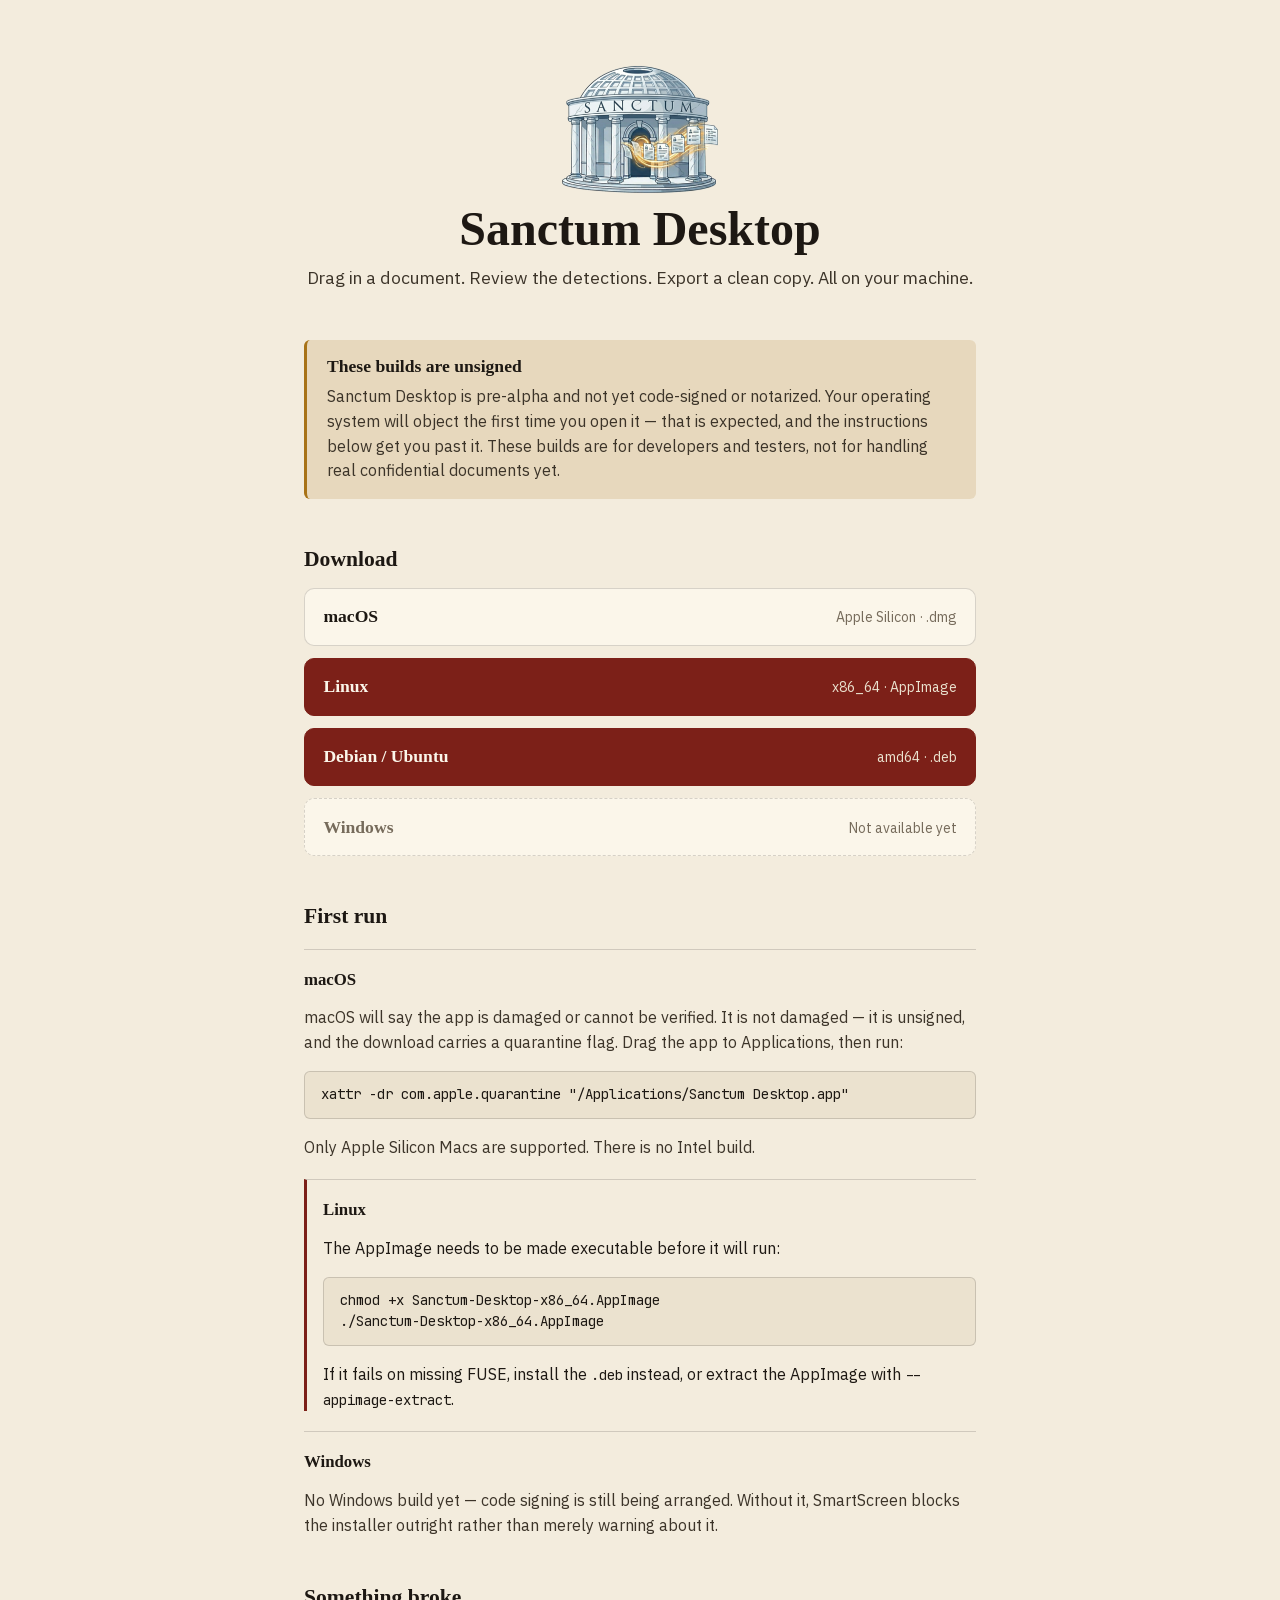
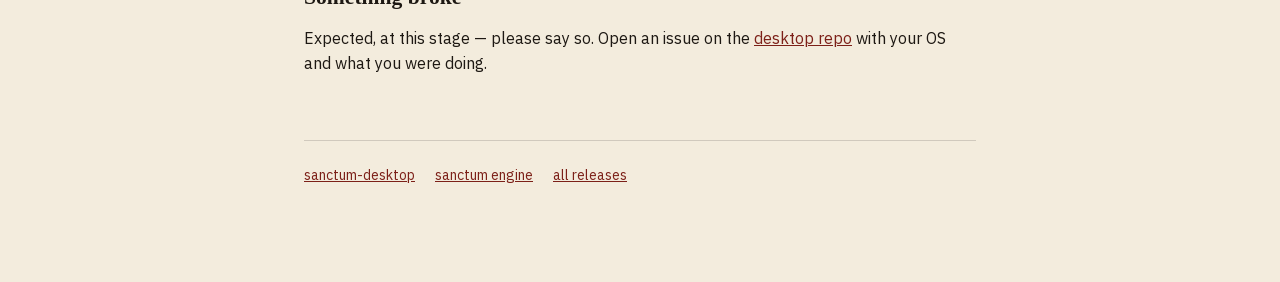
==== site/index.html @ 4145ed39 "Move the site into site/, and split it into modules Everything served now lives under site/, and pag" ====
<!doctype html>
<html lang="en">
  <head>
    <meta charset="utf-8" />
    <meta name="viewport" content="width=device-width, initial-scale=1" />
    <title>Sanctum Desktop — Download</title>
    <meta
      name="description"
      content="Drag in a document. Review the detections. Export a clean copy. All on your machine."
    />
    <link rel="icon" href="assets/sanctum-logo.png" />
    <!-- Linked in dependency order: tokens first, since everything below
         resolves against its custom properties. HTTP/2 multiplexes these, so
         four files cost no more than one. -->
    <link rel="stylesheet" href="styles/tokens.css" />
    <link rel="stylesheet" href="styles/base.css" />
    <link rel="stylesheet" href="styles/download.css" />
    <link rel="stylesheet" href="styles/content.css" />
    <!-- The two faces that render above the fold; the mono face is only used
         further down, in the xattr command. -->
    <link
      rel="preload"
      href="assets/fonts/fraunces-400-600.woff2"
      as="font"
      type="font/woff2"
      crossorigin
    />
    <link
      rel="preload"
      href="assets/fonts/ibm-plex-sans-400.woff2"
      as="font"
      type="font/woff2"
      crossorigin
    />
    <script type="module" src="js/main.js"></script>
  </head>

  <body>
    <main>
      <header class="masthead">
        <img class="logo" src="assets/sanctum-logo.png" alt="" width="160" />
        <h1>Sanctum Desktop</h1>
        <p class="tagline">
          Drag in a document. Review the detections. Export a clean copy. All on
          your machine.
        </p>
      </header>

      <aside class="notice" role="note">
        <h2>These builds are unsigned</h2>
        <p>
          Sanctum Desktop is pre-alpha and not yet code-signed or notarized.
          Your operating system will object the first time you open it — that is
          expected, and the instructions below get you past it. These builds are
          for developers and testers, not for handling real confidential
          documents yet.
        </p>
      </aside>

      <section id="download">
        <h2>Download</h2>

        <ul class="downloads">
          <li class="dl-item" data-for="mac">
            <a
              class="dl"
              data-platform="mac"
              href="https://github.com/FilippoTonci/sanctum-desktop/releases/latest/download/Sanctum-Desktop-arm64.dmg"
            >
              <span class="dl-os">macOS</span>
              <span class="dl-meta">Apple Silicon · .dmg</span>
            </a>
          </li>

          <li class="dl-item" data-for="linux">
            <a
              class="dl"
              data-platform="linux"
              href="https://github.com/FilippoTonci/sanctum-desktop/releases/latest/download/Sanctum-Desktop-x86_64.AppImage"
            >
              <span class="dl-os">Linux</span>
              <span class="dl-meta">x86_64 · AppImage</span>
            </a>
          </li>

          <li class="dl-item" data-for="linux">
            <a
              class="dl"
              data-platform="linux"
              href="https://github.com/FilippoTonci/sanctum-desktop/releases/latest/download/sanctum-desktop-amd64.deb"
            >
              <span class="dl-os">Debian / Ubuntu</span>
              <span class="dl-meta">amd64 · .deb</span>
            </a>
          </li>

          <li class="dl-item dl-unavailable" data-for="windows">
            <span class="dl">
              <span class="dl-os">Windows</span>
              <span class="dl-meta">Not available yet</span>
            </span>
          </li>
        </ul>

        <p id="version" class="version" hidden></p>
      </section>

      <section class="first-run">
        <h2>First run</h2>

        <article class="instructions" data-for="mac">
          <h3>macOS</h3>
          <p>
            macOS will say the app is damaged or cannot be verified. It is not
            damaged — it is unsigned, and the download carries a quarantine
            flag. Drag the app to Applications, then run:
          </p>
          <pre><code>xattr -dr com.apple.quarantine "/Applications/Sanctum Desktop.app"</code></pre>
          <p>Only Apple Silicon Macs are supported. There is no Intel build.</p>
        </article>

        <article class="instructions" data-for="linux">
          <h3>Linux</h3>
          <p>The AppImage needs to be made executable before it will run:</p>
          <pre><code>chmod +x Sanctum-Desktop-x86_64.AppImage
./Sanctum-Desktop-x86_64.AppImage</code></pre>
          <p>
            If it fails on missing FUSE, install the <code>.deb</code> instead,
            or extract the AppImage with <code>--appimage-extract</code>.
          </p>
        </article>

        <article class="instructions" data-for="windows">
          <h3>Windows</h3>
          <p>
            No Windows build yet — code signing is still being arranged. Without
            it, SmartScreen blocks the installer outright rather than merely
            warning about it.
          </p>
        </article>
      </section>

      <section class="reporting">
        <h2>Something broke</h2>
        <p>
          Expected, at this stage — please say so. Open an issue on the
          <a href="https://github.com/FilippoTonci/sanctum-desktop/issues"
            >desktop repo</a
          >
          with your OS and what you were doing.
        </p>
      </section>

      <footer>
        <a href="https://github.com/FilippoTonci/sanctum-desktop"
          >sanctum-desktop</a
        >
        <a href="https://github.com/FilippoTonci/sanctum">sanctum engine</a>
        <a href="https://github.com/FilippoTonci/sanctum-desktop/releases"
          >all releases</a
        >
      </footer>
    </main>
  </body>
</html>
---- site/styles/tokens.css ----
/* Fonts and design tokens. Everything else depends on this file, so it is
   linked first. */

/* Self-hosted so the page makes no third-party request. This page's pitch is
   "All on your machine" for a tool whose users care about exactly that, and
   Google Fonts transmits every visitor's IP to Google. Only the `latin` subset
   is included; licences in assets/fonts/OFL.txt.

   Paths are ../assets because url() in CSS resolves against the stylesheet,
   not the document — 'assets/...' from here would mean site/styles/assets/...

   Fraunces is the variable file, which is what makes the 'SOFT' and 'WONK'
   axes in --fraunces-display below actually do something — served from Google
   without those axes requested, they were inert. */
@font-face {
  font-family: 'Fraunces';
  font-style: normal;
  font-weight: 400 600;
  font-display: swap;
  src: url('../assets/fonts/fraunces-400-600.woff2') format('woff2');
}

@font-face {
  font-family: 'IBM Plex Sans';
  font-style: normal;
  font-weight: 400;
  font-display: swap;
  src: url('../assets/fonts/ibm-plex-sans-400.woff2') format('woff2');
}

@font-face {
  font-family: 'JetBrains Mono';
  font-style: normal;
  font-weight: 400;
  font-display: swap;
  src: url('../assets/fonts/jetbrains-mono-400.woff2') format('woff2');
}

/* Tokens copied verbatim from sanctum-desktop/src/renderer/src/index.css.
   If one looks wrong, fix it there and re-copy — the site and the app should
   not drift apart. */
:root {
  color-scheme: light dark;

  --paper: #f3ecdd;
  --paper-elevated: #fbf6ea;
  --paper-sunken: #ebe2cf;
  --ink: #1d1813;
  --ink-soft: #3c3429;
  --ink-muted: #766b5b;
  --hairline: rgba(29, 24, 19, 0.16);
  --oxblood: #7c2018;
  --oxblood-hover: #5e160f;
  --saffron: #a87317;
  --saffron-soft: rgba(168, 115, 23, 0.16);

  --font-display: 'Fraunces', 'Iowan Old Style', 'Hoefler Text', serif;
  --font-body: 'IBM Plex Sans', 'Inter', system-ui, sans-serif;
  --font-mono: 'JetBrains Mono', ui-monospace, SFMono-Regular, Menlo, monospace;

  --radius-md: 6px;
  --radius-lg: 10px;
}

@media (prefers-color-scheme: dark) {
  :root {
    --paper: #1a1612;
    --paper-elevated: #221c16;
    --paper-sunken: #14110d;
    --ink: #ece2cb;
    --ink-soft: #c8bca1;
    --ink-muted: #968a72;
    --hairline: rgba(236, 226, 203, 0.14);
    --oxblood: #d96a5d;
    --oxblood-hover: #e88679;
    --saffron: #d9a854;
    --saffron-soft: rgba(217, 168, 84, 0.18);
  }
}
---- site/styles/base.css ----
/* Reset, page container, and the element defaults every section inherits. */

* {
  box-sizing: border-box;
}

body {
  margin: 0;
  padding: 0;
  background: var(--paper);
  color: var(--ink);
  font-family: var(--font-body);
  font-size: 16px;
  line-height: 1.55;
  -webkit-font-smoothing: antialiased;
}

main {
  max-width: 44rem;
  /* 16px side gutter at phone width. */
  margin: 0 auto;
  padding: 4rem 1rem 6rem;
}

h1,
h2,
h3 {
  font-family: var(--font-display);
  font-weight: 600;
  line-height: 1.15;
  margin: 0 0 0.5rem;
}

h1 {
  font-size: clamp(2rem, 7vw, 3rem);
  font-variation-settings: 'opsz' 144, 'SOFT' 30, 'WONK' 0;
}

h2 {
  font-size: 1.35rem;
}

h3 {
  font-size: 1.05rem;
}

code,
pre {
  font-family: var(--font-mono);
  font-size: 0.875rem;
}

pre {
  background: var(--paper-sunken);
  border: 1px solid var(--hairline);
  border-radius: var(--radius-md);
  padding: 0.75rem 1rem;
  /* Long commands scroll rather than widening the page on a phone. */
  overflow-x: auto;
}

a {
  color: var(--oxblood);
}
---- site/styles/download.css ----
/* The download block — the functional core of the page — and the OS-aware
   emphasis driven by the data-os attribute that js/enhance.js sets. */

/* ---- Downloads ---- */

.downloads {
  list-style: none;
  margin: 1rem 0 0;
  padding: 0;
  display: flex;
  flex-direction: column;
  gap: 0.75rem;
}

.dl {
  display: flex;
  flex-wrap: wrap;
  align-items: baseline;
  justify-content: space-between;
  gap: 0.5rem;
  padding: 0.9rem 1.15rem;
  background: var(--paper-elevated);
  border: 1px solid var(--hairline);
  border-radius: var(--radius-lg);
  text-decoration: none;
  color: var(--ink);
}

a.dl:hover {
  border-color: var(--oxblood);
}

.dl-os {
  font-family: var(--font-display);
  font-size: 1.1rem;
  font-weight: 600;
}

.dl-meta {
  font-size: 0.875rem;
  color: var(--ink-muted);
}

.dl-unavailable .dl {
  /* Not opacity: it composited this text to 2.18:1, below even the 3:1
     large-text floor — and it is the only thing telling a Windows visitor why
     there is no button. --ink-muted on --paper-elevated is 4.84:1. */
  color: var(--ink-muted);
  background: var(--paper-elevated);
  border-style: dashed;
  cursor: not-allowed;
}

.version {
  margin: 1rem 0 0;
  font-size: 0.875rem;
  /* --ink-soft, not --ink-muted: this sits on --paper, where --ink-muted is
     4.44:1 and misses AA. On --paper-elevated it would be fine. */
  color: var(--ink-soft);
  text-align: center;
}

/* ---- OS-aware emphasis ----
   Driven entirely by the data-os attribute that os.js sets on <body>. With no
   JS the attribute is absent, every selector below misses, and the page renders
   in document order with all downloads weighted equally — which is a correct
   page, not a degraded one.

   Emphasis only, never reordering. Moving a row with `order` left tab order
   and screen-reader order disagreeing with what a Linux visitor saw: the first
   Tab press landed on the macOS .dmg (WCAG 1.3.2 / 2.4.3). Colour identifies
   the visitor's platform in a four-row list just as fast. */

body[data-os='mac'] .dl-item[data-for='mac'] a.dl,
body[data-os='linux'] .dl-item[data-for='linux'] a.dl {
  background: var(--oxblood);
  border-color: var(--oxblood);
  color: var(--paper-elevated);
}

body[data-os='mac'] .dl-item[data-for='mac'] a.dl:hover,
body[data-os='linux'] .dl-item[data-for='linux'] a.dl:hover {
  background: var(--oxblood-hover);
}

body[data-os='mac'] .dl-item[data-for='mac'] .dl-meta,
body[data-os='linux'] .dl-item[data-for='linux'] .dl-meta {
  color: var(--paper-sunken);
}
---- site/styles/content.css ----
/* The prose around the download block: masthead, unsigned notice, first-run
   instructions, footer. This is the file a front-door section would grow, or
   sit beside as its own stylesheet. */

/* ---- Masthead ---- */

.masthead {
  text-align: center;
  margin-bottom: 3rem;
}

.logo {
  /* Source is 320px wide, so 160 keeps it exactly 2x for retina. */
  max-width: min(160px, 40vw);
  height: auto;
}

.tagline {
  font-size: 1.1rem;
  color: var(--ink-soft);
  margin: 0.5rem 0 0;
}

/* ---- Unsigned notice ---- */

.notice {
  background: var(--saffron-soft);
  border-left: 3px solid var(--saffron);
  border-radius: var(--radius-md);
  padding: 1rem 1.25rem;
  margin-bottom: 3rem;
}

.notice h2 {
  font-size: 1.1rem;
}

.notice p {
  margin: 0;
  color: var(--ink-soft);
}

/* ---- First-run instructions ---- */

.first-run,
.reporting {
  margin-top: 3rem;
}

.instructions {
  border-top: 1px solid var(--hairline);
  padding-top: 1.25rem;
  margin-top: 1.25rem;
}

.instructions p {
  color: var(--ink-soft);
}

/* Non-matching instructions stay on the page — a tester may be downloading for
   a different machine — and stay fully legible. The visitor's own platform is
   pulled forward instead of the others being pushed back, because dimming by
   opacity put this copy at 3.42:1. Emphasis costs nothing; legibility did. */
body[data-os='mac'] .instructions[data-for='mac'],
body[data-os='linux'] .instructions[data-for='linux'],
body[data-os='windows'] .instructions[data-for='windows'] {
  border-left: 3px solid var(--oxblood);
  padding-left: 1rem;
}

body[data-os='mac'] .instructions[data-for='mac'] p,
body[data-os='linux'] .instructions[data-for='linux'] p,
body[data-os='windows'] .instructions[data-for='windows'] p {
  color: var(--ink);
}

/* ---- Footer ---- */

footer {
  margin-top: 4rem;
  padding-top: 1.5rem;
  border-top: 1px solid var(--hairline);
  display: flex;
  flex-wrap: wrap;
  gap: 1.25rem;
  font-size: 0.875rem;
}
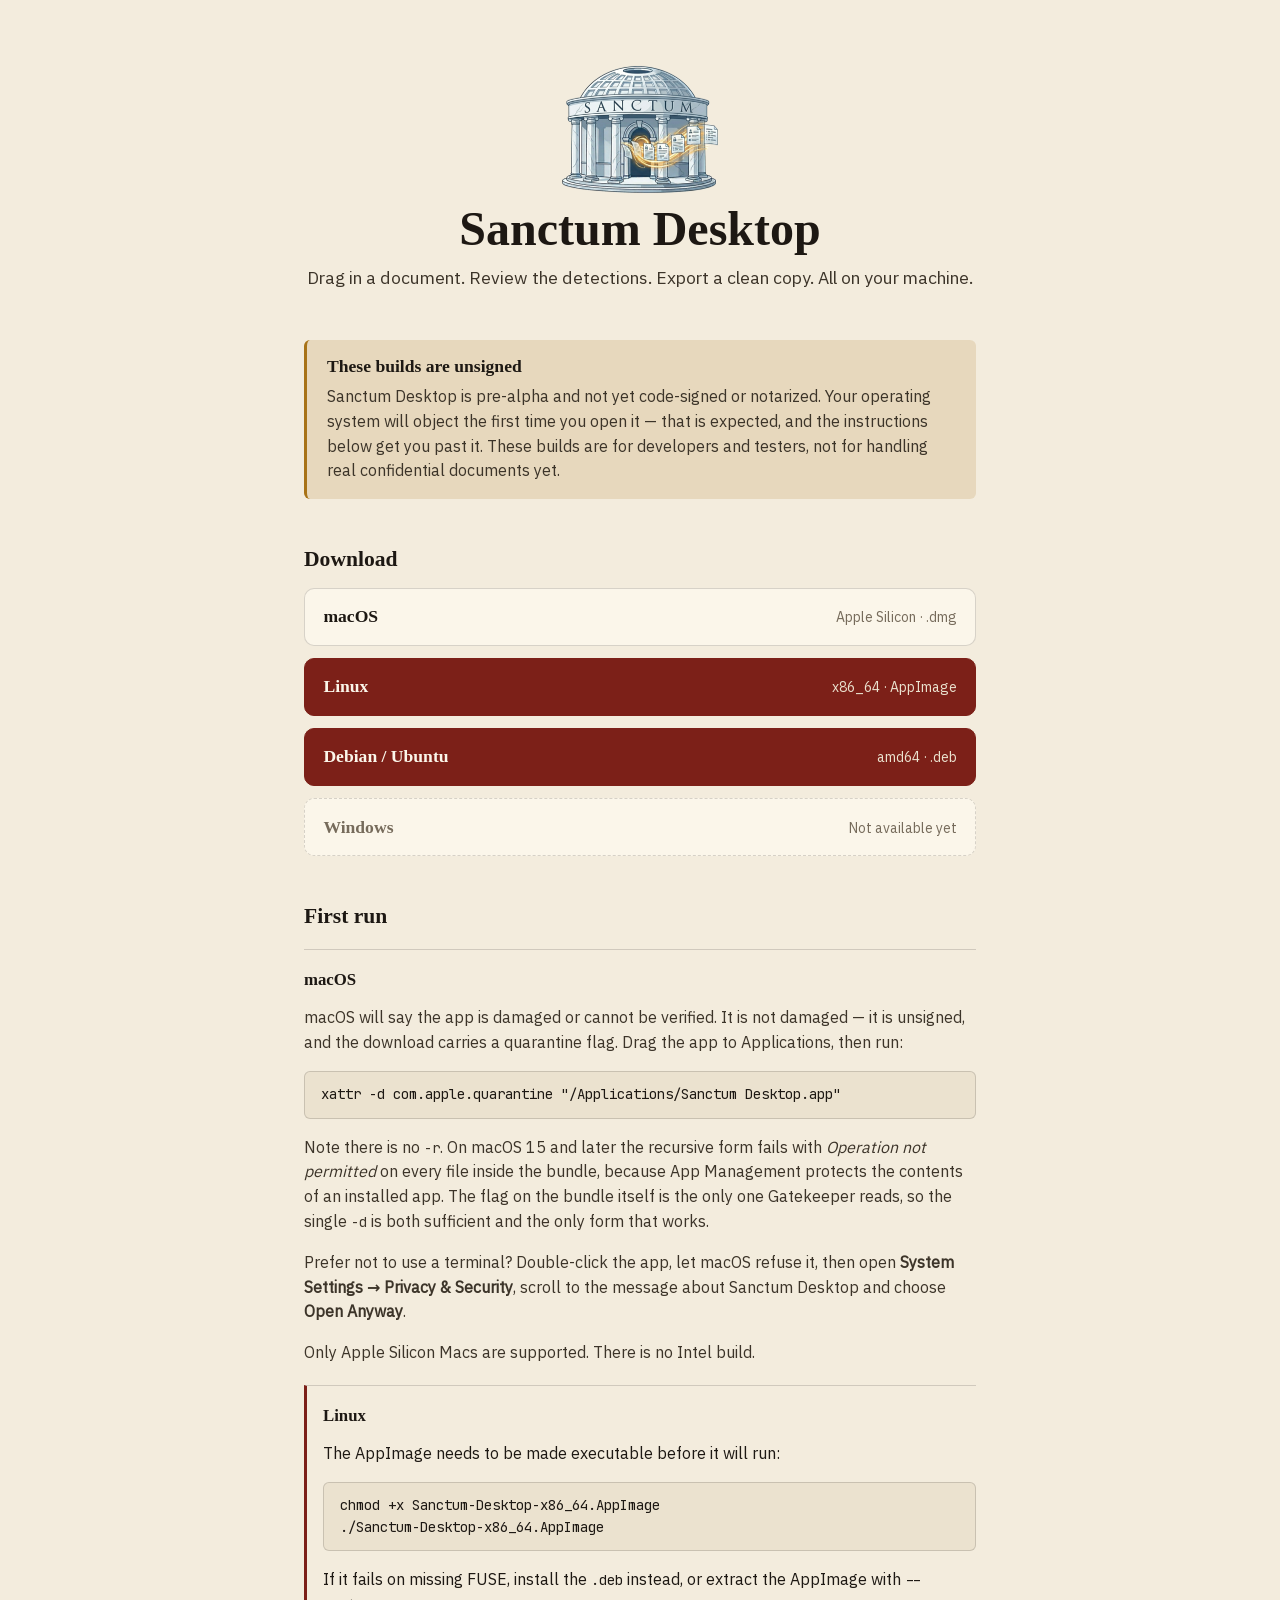
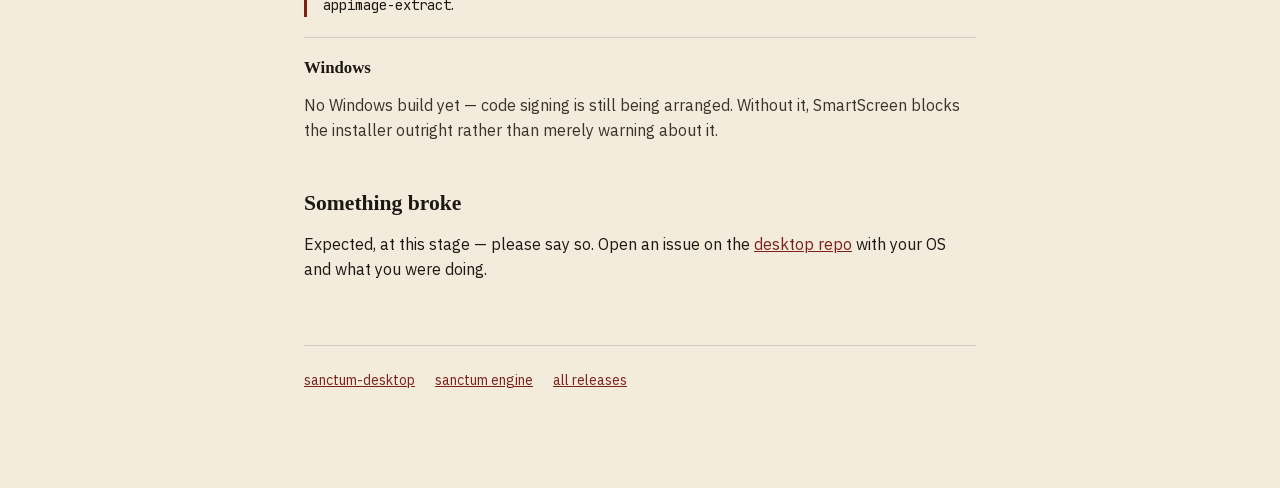
==== commit 2ef54164: "Drop the -r from the quarantine command: it cannot work The page told testers to run `xattr -dr com." ====
--- a/site/index.html
+++ b/site/index.html
@@ -115,7 +115,22 @@
             damaged — it is unsigned, and the download carries a quarantine
             flag. Drag the app to Applications, then run:
           </p>
-          <pre><code>xattr -dr com.apple.quarantine "/Applications/Sanctum Desktop.app"</code></pre>
+          <pre><code>xattr -d com.apple.quarantine "/Applications/Sanctum Desktop.app"</code></pre>
+          <p>
+            Note there is no <code>-r</code>. On macOS&nbsp;15 and later the
+            recursive form fails with <em>Operation not permitted</em> on every
+            file inside the bundle, because App Management protects the contents
+            of an installed app. The flag on the bundle itself is the only one
+            Gatekeeper reads, so the single <code>-d</code> is both sufficient
+            and the only form that works.
+          </p>
+          <p>
+            Prefer not to use a terminal? Double-click the app, let macOS refuse
+            it, then open
+            <strong>System Settings → Privacy &amp; Security</strong>, scroll to
+            the message about Sanctum Desktop and choose
+            <strong>Open Anyway</strong>.
+          </p>
           <p>Only Apple Silicon Macs are supported. There is no Intel build.</p>
         </article>
 
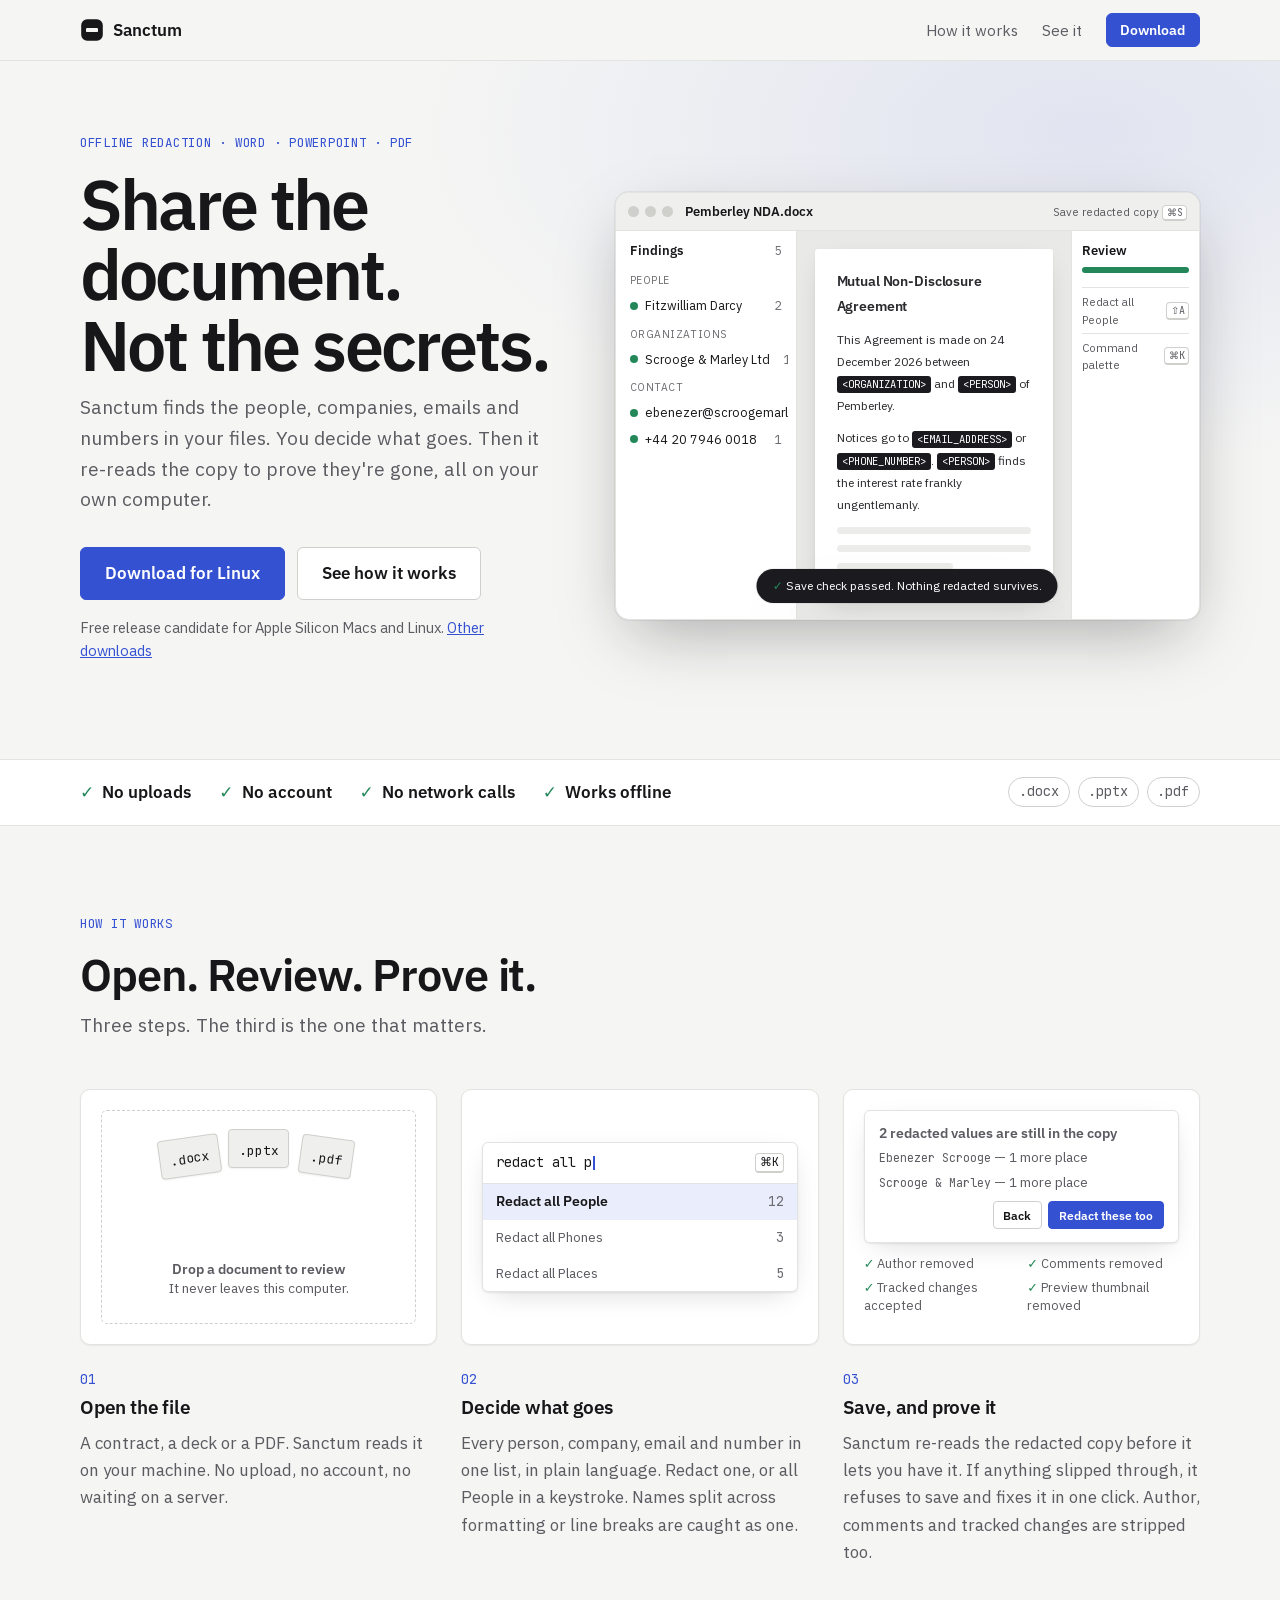
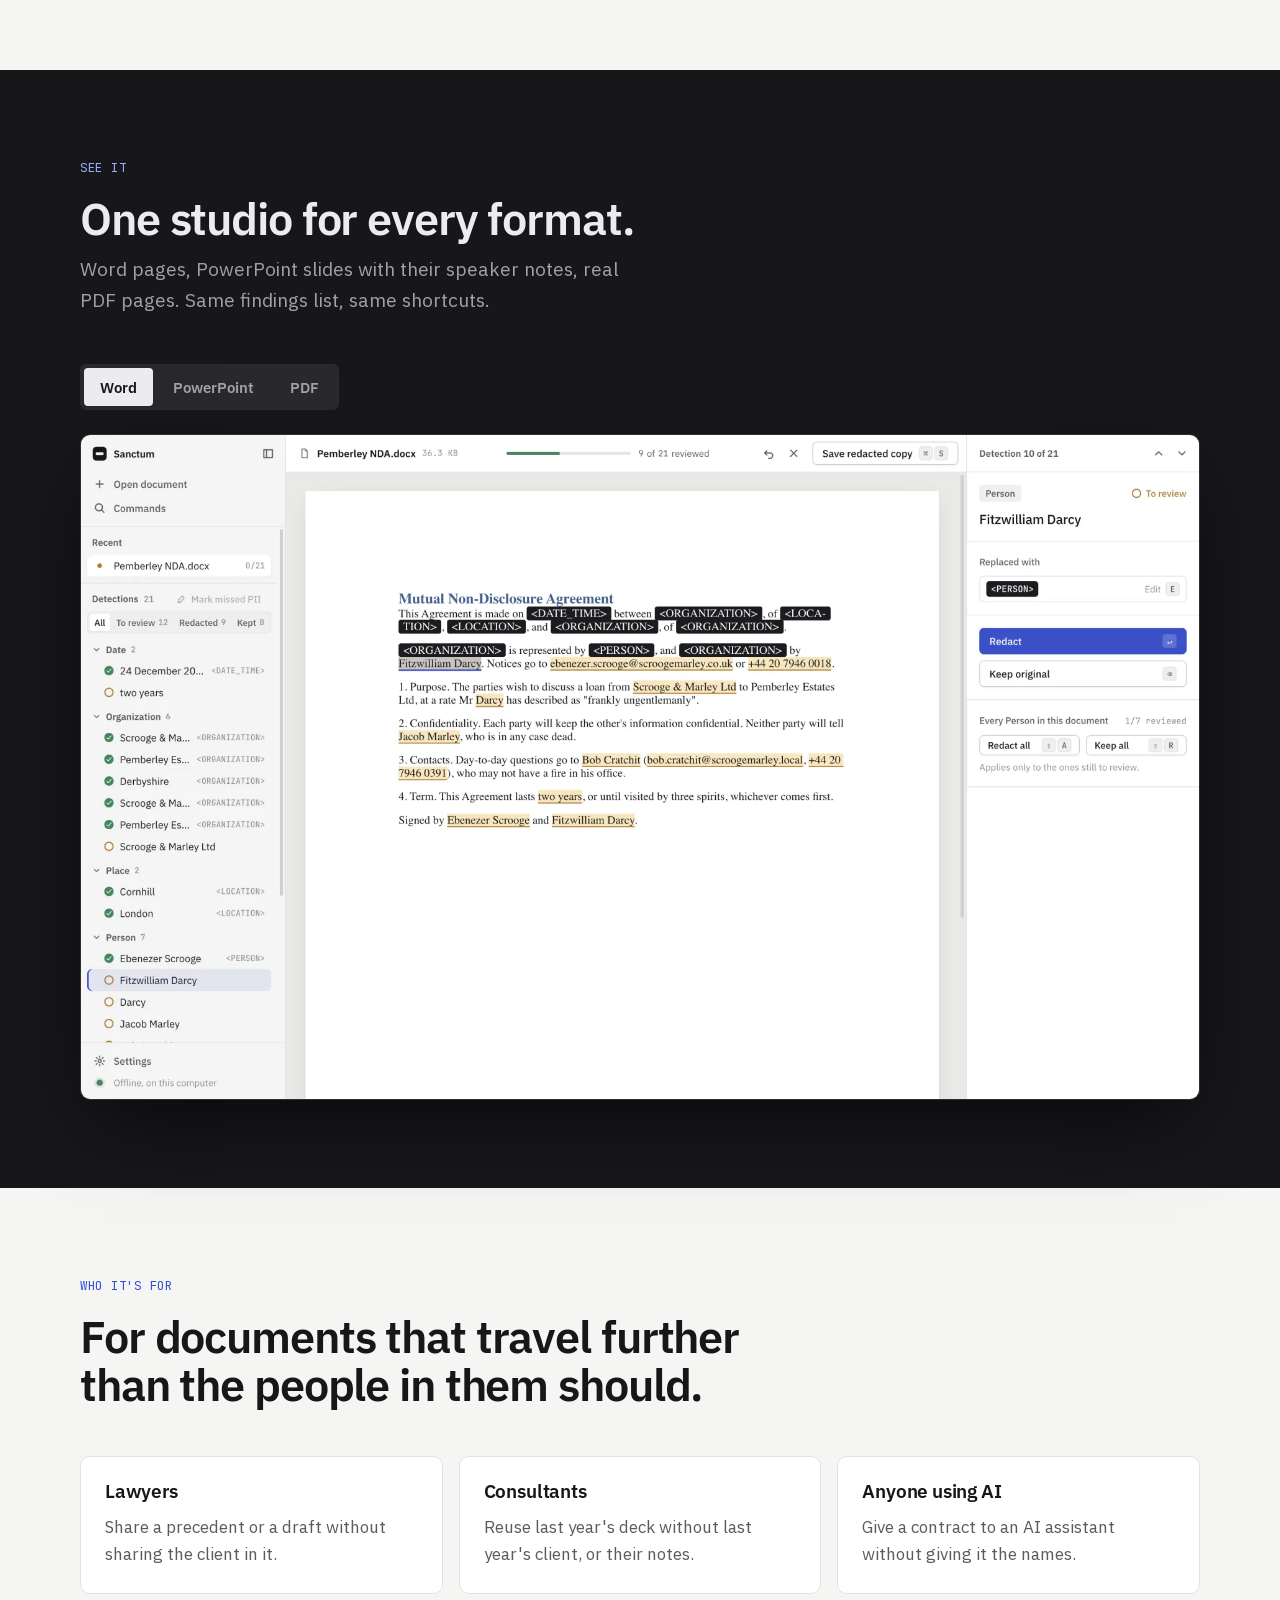
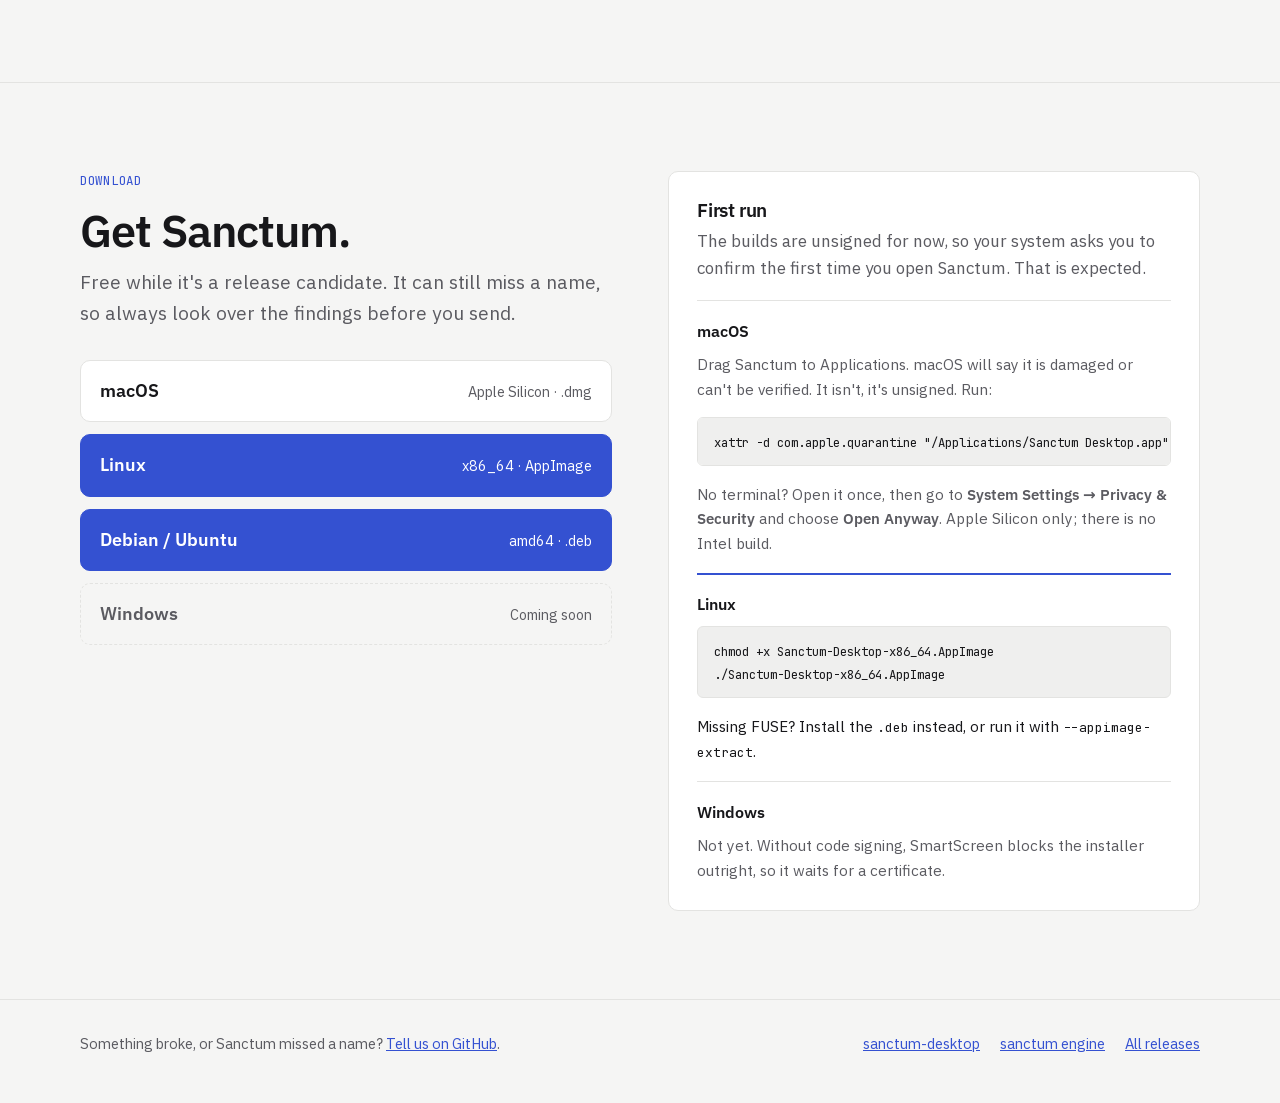
==== commit 562c64a7: "Revamp the site to match the new Sanctum The page now sells Sanctum as well as serving testers: a he" ====
--- a/site/index.html
+++ b/site/index.html
@@ -3,24 +3,24 @@
   <head>
     <meta charset="utf-8" />
     <meta name="viewport" content="width=device-width, initial-scale=1" />
-    <title>Sanctum Desktop — Download</title>
+    <title>Sanctum — Redact documents on your own computer</title>
     <meta
       name="description"
-      content="Drag in a document. Review the detections. Export a clean copy. All on your machine."
+      content="Redact Word, PowerPoint and PDF files on your own computer. Sanctum finds the names, you decide, and it re-reads the copy to prove they're gone. Nothing is uploaded."
     />
-    <link rel="icon" href="assets/sanctum-logo.png" />
+    <meta name="color-scheme" content="light dark" />
+    <link rel="icon" href="assets/emblem.svg" type="image/svg+xml" />
     <!-- Linked in dependency order: tokens first, since everything below
          resolves against its custom properties. HTTP/2 multiplexes these, so
-         four files cost no more than one. -->
+         several files cost no more than one. -->
     <link rel="stylesheet" href="styles/tokens.css" />
     <link rel="stylesheet" href="styles/base.css" />
+    <link rel="stylesheet" href="styles/hero.css" />
+    <link rel="stylesheet" href="styles/content.css" />
     <link rel="stylesheet" href="styles/download.css" />
-    <link rel="stylesheet" href="styles/content.css" />
-    <!-- The two faces that render above the fold; the mono face is only used
-         further down, in the xattr command. -->
     <link
       rel="preload"
-      href="assets/fonts/fraunces-400-600.woff2"
+      href="assets/fonts/ibm-plex-sans-600.woff2"
       as="font"
       type="font/woff2"
       crossorigin
@@ -36,145 +36,391 @@
   </head>
 
   <body>
-    <main>
-      <header class="masthead">
-        <img class="logo" src="assets/sanctum-logo.png" alt="" width="160" />
-        <h1>Sanctum Desktop</h1>
-        <p class="tagline">
-          Drag in a document. Review the detections. Export a clean copy. All on
-          your machine.
+    <header class="nav">
+      <div class="wrap nav-inner">
+        <a class="brand" href="#top">
+          <!-- The app's own wordmark glyph: a redaction bar knocked out of a
+               square (sanctum-desktop SanctumEmblem.tsx). -->
+          <svg class="emblem" width="24" height="24" viewBox="0 0 20 20" aria-hidden="true">
+            <rect x="1" y="1" width="18" height="18" rx="5" fill="currentColor" />
+            <rect x="5" y="8.25" width="10" height="3.5" rx="1" fill="var(--bg)" />
+          </svg>
+          Sanctum
+        </a>
+        <nav aria-label="Sections">
+          <a href="#how">How it works</a>
+          <a href="#see">See it</a>
+          <a class="btn btn-primary btn-sm" href="#download">Download</a>
+        </nav>
+      </div>
+    </header>
+
+    <main id="top">
+      <!-- ================= Hero ================= -->
+      <section class="hero">
+        <div class="wrap hero-grid">
+          <div class="hero-copy">
+            <p class="eyebrow">Offline redaction · Word · PowerPoint · PDF</p>
+            <h1>Share the document.<br />Not the secrets.</h1>
+            <p class="lede">
+              Sanctum finds the people, companies, emails and numbers in your
+              files. You decide what goes. Then it re-reads the copy to prove
+              they're gone, all on your own computer.
+            </p>
+
+            <!-- The visitor's own download is one click away. Without JS (no
+                 data-os) only the generic button shows and leads to the full
+                 list; the OS links carry their complete hrefs in the markup,
+                 as every download on this page must. -->
+            <div class="hero-actions">
+              <a class="btn btn-primary btn-lg hero-dl" data-hero="any" href="#download"
+                >Download Sanctum</a
+              >
+              <a
+                class="btn btn-primary btn-lg hero-dl"
+                data-hero="mac"
+                href="https://github.com/FilippoTonci/sanctum-desktop/releases/latest/download/Sanctum-Desktop-arm64.dmg"
+                >Download for macOS</a
+              >
+              <a
+                class="btn btn-primary btn-lg hero-dl"
+                data-hero="linux"
+                href="https://github.com/FilippoTonci/sanctum-desktop/releases/latest/download/Sanctum-Desktop-x86_64.AppImage"
+                >Download for Linux</a
+              >
+              <a class="btn btn-lg" href="#how">See how it works</a>
+            </div>
+            <p class="hero-note">
+              Free release candidate for Apple Silicon Macs and Linux.
+              <a href="#download">Other downloads</a>
+            </p>
+          </div>
+
+          <!-- A live recreation of the Studio window, built from the app's own
+               tokens. Decorative: everything it shows is said in text nearby. -->
+          <div class="app" role="img" aria-label="The Sanctum review window: a contract with names, a company, an email and a phone number being replaced one by one, then a save check passing.">
+            <div class="app-bar">
+              <span class="lights"><i></i><i></i><i></i></span>
+              <span class="app-title">Pemberley NDA.docx</span>
+              <span class="app-save">Save redacted copy <kbd>⌘S</kbd></span>
+            </div>
+            <div class="app-body">
+              <aside class="app-side">
+                <div class="side-head">Findings <span>5</span></div>
+                <div class="side-group">People</div>
+                <div class="side-row r1"><i class="dot"></i>Fitzwilliam Darcy<b>2</b></div>
+                <div class="side-group">Organizations</div>
+                <div class="side-row r2"><i class="dot"></i>Scrooge &amp; Marley Ltd<b>1</b></div>
+                <div class="side-group">Contact</div>
+                <div class="side-row r3"><i class="dot"></i>ebenezer@scroogemarley.local<b>1</b></div>
+                <div class="side-row r4"><i class="dot"></i>+44 20 7946 0018<b>1</b></div>
+              </aside>
+              <div class="app-canvas">
+                <div class="page">
+                  <span class="scan"></span>
+                  <p class="page-title">Mutual Non-Disclosure Agreement</p>
+                  <p>
+                    This Agreement is made on 24 December 2026 between
+                    <span class="f f2"><span class="o">Scrooge &amp; Marley Ltd</span><span class="t">&lt;ORGANIZATION&gt;</span></span>
+                    and
+                    <span class="f f1"><span class="o">Fitzwilliam Darcy</span><span class="t">&lt;PERSON&gt;</span></span>
+                    of Pemberley.
+                  </p>
+                  <p>
+                    Notices go to
+                    <span class="f f3"><span class="o">ebenezer@scroogemarley.local</span><span class="t">&lt;EMAIL_ADDRESS&gt;</span></span>
+                    or
+                    <span class="f f4"><span class="o">+44 20 7946 0018</span><span class="t">&lt;PHONE_NUMBER&gt;</span></span>.
+                    <span class="f f1"><span class="o">Fitzwilliam Darcy</span><span class="t">&lt;PERSON&gt;</span></span>
+                    finds the interest rate frankly ungentlemanly.
+                  </p>
+                  <span class="line"></span><span class="line"></span><span class="line short"></span>
+                </div>
+              </div>
+              <aside class="app-insp">
+                <div class="insp-label">Review</div>
+                <div class="insp-big"><span class="progress"><i></i></span></div>
+                <div class="insp-row"><span>Redact all People</span><kbd>⇧A</kbd></div>
+                <div class="insp-row"><span>Command palette</span><kbd>⌘K</kbd></div>
+              </aside>
+            </div>
+            <div class="app-toast">
+              <span class="toast-wait">Re-reading the redacted copy…</span>
+              <span class="toast-ok"><b>✓</b> Save check passed. Nothing redacted survives.</span>
+            </div>
+          </div>
+        </div>
+      </section>
+
+      <!-- ================= Trust strip ================= -->
+      <div class="strip">
+        <div class="wrap strip-inner">
+          <ul class="promises">
+            <li>No uploads</li>
+            <li>No account</li>
+            <li>No network calls</li>
+            <li>Works offline</li>
+          </ul>
+          <ul class="formats" aria-label="Supported formats">
+            <li>.docx</li>
+            <li>.pptx</li>
+            <li>.pdf</li>
+          </ul>
+        </div>
+      </div>
+
+      <!-- ================= How it works ================= -->
+      <section id="how" class="how">
+        <div class="wrap">
+          <div class="section-head">
+            <p class="eyebrow">How it works</p>
+            <h2>Open. Review. Prove it.</h2>
+            <p class="lede">
+              Three steps. The third is the one that matters.
+            </p>
+          </div>
+
+          <ol class="steps">
+            <li class="step">
+              <div class="vignette v-open" aria-hidden="true">
+                <div class="drop">
+                  <span class="file-chip fc1">.docx</span>
+                  <span class="file-chip fc2">.pptx</span>
+                  <span class="file-chip fc3">.pdf</span>
+                  <p class="drop-title">Drop a document to review</p>
+                  <p class="drop-sub">It never leaves this computer.</p>
+                </div>
+              </div>
+              <span class="step-n">01</span>
+              <h3>Open the file</h3>
+              <p>
+                A contract, a deck or a PDF. Sanctum reads it on your machine.
+                No upload, no account, no waiting on a server.
+              </p>
+            </li>
+
+            <li class="step">
+              <div class="vignette v-review" aria-hidden="true">
+                <div class="palette">
+                  <div class="palette-input"><span class="typed">redact all p</span><span class="caret"></span><kbd>⌘K</kbd></div>
+                  <div class="palette-item on"><span>Redact all People</span><b>12</b></div>
+                  <div class="palette-item"><span>Redact all Phones</span><b>3</b></div>
+                  <div class="palette-item"><span>Redact all Places</span><b>5</b></div>
+                </div>
+              </div>
+              <span class="step-n">02</span>
+              <h3>Decide what goes</h3>
+              <p>
+                Every person, company, email and number in one list, in plain
+                language. Redact one, or all People in a keystroke. Names split
+                across formatting or line breaks are caught as one.
+              </p>
+            </li>
+
+            <li class="step">
+              <div class="vignette v-prove" aria-hidden="true">
+                <div class="sheet">
+                  <p class="sheet-title">2 redacted values are still in the copy</p>
+                  <p class="sheet-row"><code>Ebenezer Scrooge</code> — 1 more place</p>
+                  <p class="sheet-row"><code>Scrooge &amp; Marley</code> — 1 more place</p>
+                  <div class="sheet-actions"><span class="mini-btn">Back</span><span class="mini-btn mini-primary">Redact these too</span></div>
+                </div>
+                <ul class="scrubbed">
+                  <li>Author removed</li>
+                  <li>Comments removed</li>
+                  <li>Tracked changes accepted</li>
+                  <li>Preview thumbnail removed</li>
+                </ul>
+              </div>
+              <span class="step-n">03</span>
+              <h3>Save, and prove it</h3>
+              <p>
+                Sanctum re-reads the redacted copy before it lets you have it. If
+                anything slipped through, it refuses to save and fixes it in one
+                click. Author, comments and tracked changes are stripped too.
+              </p>
+            </li>
+          </ol>
+        </div>
+      </section>
+
+      <!-- ================= Screenshots ================= -->
+      <!-- Tabs are radio buttons and CSS, so they work without JavaScript. -->
+      <section id="see" class="see">
+        <div class="wrap">
+          <div class="section-head">
+            <p class="eyebrow">See it</p>
+            <h2>One studio for every format.</h2>
+            <p class="lede">
+              Word pages, PowerPoint slides with their speaker notes, real PDF
+              pages. Same findings list, same shortcuts.
+            </p>
+          </div>
+
+          <div class="shots">
+            <input type="radio" name="shot" id="shot-word" checked />
+            <input type="radio" name="shot" id="shot-pptx" />
+            <input type="radio" name="shot" id="shot-pdf" />
+            <div class="shot-tabs" role="presentation">
+              <label for="shot-word">Word</label>
+              <label for="shot-pptx">PowerPoint</label>
+              <label for="shot-pdf">PDF</label>
+            </div>
+            <figure class="shot shot-word">
+              <picture>
+                <source srcset="assets/shots/word-dark.webp" media="(prefers-color-scheme: dark)" />
+                <img src="assets/shots/word-light.webp" width="1800" height="1068" loading="lazy" alt="Sanctum reviewing a Word agreement between Scrooge &amp; Marley and Pemberley Estates: findings list on the left, the document in the middle, the selected finding on the right." />
+              </picture>
+            </figure>
+            <figure class="shot shot-pptx">
+              <picture>
+                <source srcset="assets/shots/powerpoint-dark.webp" media="(prefers-color-scheme: dark)" />
+                <img src="assets/shots/powerpoint-light.webp" width="1800" height="1068" loading="lazy" alt="Sanctum reviewing a PowerPoint deck for Jay Gatsby, with findings grouped by slide and speaker notes under each slide." />
+              </picture>
+            </figure>
+            <figure class="shot shot-pdf">
+              <picture>
+                <source srcset="assets/shots/pdf-dark.webp" media="(prefers-color-scheme: dark)" />
+                <img src="assets/shots/pdf-light.webp" width="1800" height="1068" loading="lazy" alt="Sanctum reviewing a PDF letter from Holmes &amp; Watson about Carfax Abbey, on its real page with a thumbnail." />
+              </picture>
+            </figure>
+          </div>
+        </div>
+      </section>
+
+      <!-- ================= Who it's for ================= -->
+      <section class="who">
+        <div class="wrap">
+          <div class="section-head">
+            <p class="eyebrow">Who it's for</p>
+            <h2>For documents that travel further than the people in them should.</h2>
+          </div>
+          <div class="cards">
+            <article class="card">
+              <h3>Lawyers</h3>
+              <p>Share a precedent or a draft without sharing the client in it.</p>
+            </article>
+            <article class="card">
+              <h3>Consultants</h3>
+              <p>Reuse last year's deck without last year's client, or their notes.</p>
+            </article>
+            <article class="card">
+              <h3>Anyone using AI</h3>
+              <p>Give a contract to an AI assistant without giving it the names.</p>
+            </article>
+          </div>
+        </div>
+      </section>
+
+      <!-- ================= Download ================= -->
+      <section id="download" class="download">
+        <div class="wrap download-grid">
+          <div>
+            <p class="eyebrow">Download</p>
+            <h2>Get Sanctum.</h2>
+            <p class="lede">
+              Free while it's a release candidate. It can still miss a name, so
+              always look over the findings before you send.
+            </p>
+
+            <ul class="downloads">
+              <li class="dl-item" data-for="mac">
+                <a
+                  class="dl"
+                  data-platform="mac"
+                  href="https://github.com/FilippoTonci/sanctum-desktop/releases/latest/download/Sanctum-Desktop-arm64.dmg"
+                >
+                  <span class="dl-os">macOS</span>
+                  <span class="dl-meta">Apple Silicon · .dmg</span>
+                </a>
+              </li>
+              <li class="dl-item" data-for="linux">
+                <a
+                  class="dl"
+                  data-platform="linux"
+                  href="https://github.com/FilippoTonci/sanctum-desktop/releases/latest/download/Sanctum-Desktop-x86_64.AppImage"
+                >
+                  <span class="dl-os">Linux</span>
+                  <span class="dl-meta">x86_64 · AppImage</span>
+                </a>
+              </li>
+              <li class="dl-item" data-for="linux">
+                <a
+                  class="dl"
+                  data-platform="linux"
+                  href="https://github.com/FilippoTonci/sanctum-desktop/releases/latest/download/sanctum-desktop-amd64.deb"
+                >
+                  <span class="dl-os">Debian / Ubuntu</span>
+                  <span class="dl-meta">amd64 · .deb</span>
+                </a>
+              </li>
+              <li class="dl-item dl-unavailable" data-for="windows">
+                <span class="dl">
+                  <span class="dl-os">Windows</span>
+                  <span class="dl-meta">Coming soon</span>
+                </span>
+              </li>
+            </ul>
+
+            <p id="version" class="version" hidden></p>
+          </div>
+
+          <div class="first-run">
+            <h3>First run</h3>
+            <p class="first-run-note">
+              The builds are unsigned for now, so your system asks you to
+              confirm the first time you open Sanctum. That is expected.
+            </p>
+
+            <article class="instructions" data-for="mac">
+              <h4>macOS</h4>
+              <p>
+                Drag Sanctum to Applications. macOS will say it is damaged or
+                can't be verified. It isn't, it's unsigned. Run:
+              </p>
+              <pre><code>xattr -d com.apple.quarantine "/Applications/Sanctum Desktop.app"</code></pre>
+              <p>
+                No terminal? Open it once, then go to
+                <strong>System Settings → Privacy &amp; Security</strong> and
+                choose <strong>Open Anyway</strong>. Apple Silicon only; there is
+                no Intel build.
+              </p>
+            </article>
+
+            <article class="instructions" data-for="linux">
+              <h4>Linux</h4>
+              <pre><code>chmod +x Sanctum-Desktop-x86_64.AppImage
+./Sanctum-Desktop-x86_64.AppImage</code></pre>
+              <p>
+                Missing FUSE? Install the <code>.deb</code> instead, or run it
+                with <code>--appimage-extract</code>.
+              </p>
+            </article>
+
+            <article class="instructions" data-for="windows">
+              <h4>Windows</h4>
+              <p>
+                Not yet. Without code signing, SmartScreen blocks the installer
+                outright, so it waits for a certificate.
+              </p>
+            </article>
+          </div>
+        </div>
+      </section>
+    </main>
+
+    <footer class="footer">
+      <div class="wrap footer-inner">
+        <p>
+          Something broke, or Sanctum missed a name?
+          <a href="https://github.com/FilippoTonci/sanctum-desktop/issues">Tell us on GitHub</a>.
         </p>
-      </header>
-
-      <aside class="notice" role="note">
-        <h2>These builds are unsigned</h2>
-        <p>
-          Sanctum Desktop is pre-alpha and not yet code-signed or notarized.
-          Your operating system will object the first time you open it — that is
-          expected, and the instructions below get you past it. These builds are
-          for developers and testers, not for handling real confidential
-          documents yet.
-        </p>
-      </aside>
-
-      <section id="download">
-        <h2>Download</h2>
-
-        <ul class="downloads">
-          <li class="dl-item" data-for="mac">
-            <a
-              class="dl"
-              data-platform="mac"
-              href="https://github.com/FilippoTonci/sanctum-desktop/releases/latest/download/Sanctum-Desktop-arm64.dmg"
-            >
-              <span class="dl-os">macOS</span>
-              <span class="dl-meta">Apple Silicon · .dmg</span>
-            </a>
-          </li>
-
-          <li class="dl-item" data-for="linux">
-            <a
-              class="dl"
-              data-platform="linux"
-              href="https://github.com/FilippoTonci/sanctum-desktop/releases/latest/download/Sanctum-Desktop-x86_64.AppImage"
-            >
-              <span class="dl-os">Linux</span>
-              <span class="dl-meta">x86_64 · AppImage</span>
-            </a>
-          </li>
-
-          <li class="dl-item" data-for="linux">
-            <a
-              class="dl"
-              data-platform="linux"
-              href="https://github.com/FilippoTonci/sanctum-desktop/releases/latest/download/sanctum-desktop-amd64.deb"
-            >
-              <span class="dl-os">Debian / Ubuntu</span>
-              <span class="dl-meta">amd64 · .deb</span>
-            </a>
-          </li>
-
-          <li class="dl-item dl-unavailable" data-for="windows">
-            <span class="dl">
-              <span class="dl-os">Windows</span>
-              <span class="dl-meta">Not available yet</span>
-            </span>
-          </li>
-        </ul>
-
-        <p id="version" class="version" hidden></p>
-      </section>
-
-      <section class="first-run">
-        <h2>First run</h2>
-
-        <article class="instructions" data-for="mac">
-          <h3>macOS</h3>
-          <p>
-            macOS will say the app is damaged or cannot be verified. It is not
-            damaged — it is unsigned, and the download carries a quarantine
-            flag. Drag the app to Applications, then run:
-          </p>
-          <pre><code>xattr -d com.apple.quarantine "/Applications/Sanctum Desktop.app"</code></pre>
-          <p>
-            Note there is no <code>-r</code>. On macOS&nbsp;15 and later the
-            recursive form fails with <em>Operation not permitted</em> on every
-            file inside the bundle, because App Management protects the contents
-            of an installed app. The flag on the bundle itself is the only one
-            Gatekeeper reads, so the single <code>-d</code> is both sufficient
-            and the only form that works.
-          </p>
-          <p>
-            Prefer not to use a terminal? Double-click the app, let macOS refuse
-            it, then open
-            <strong>System Settings → Privacy &amp; Security</strong>, scroll to
-            the message about Sanctum Desktop and choose
-            <strong>Open Anyway</strong>.
-          </p>
-          <p>Only Apple Silicon Macs are supported. There is no Intel build.</p>
-        </article>
-
-        <article class="instructions" data-for="linux">
-          <h3>Linux</h3>
-          <p>The AppImage needs to be made executable before it will run:</p>
-          <pre><code>chmod +x Sanctum-Desktop-x86_64.AppImage
-./Sanctum-Desktop-x86_64.AppImage</code></pre>
-          <p>
-            If it fails on missing FUSE, install the <code>.deb</code> instead,
-            or extract the AppImage with <code>--appimage-extract</code>.
-          </p>
-        </article>
-
-        <article class="instructions" data-for="windows">
-          <h3>Windows</h3>
-          <p>
-            No Windows build yet — code signing is still being arranged. Without
-            it, SmartScreen blocks the installer outright rather than merely
-            warning about it.
-          </p>
-        </article>
-      </section>
-
-      <section class="reporting">
-        <h2>Something broke</h2>
-        <p>
-          Expected, at this stage — please say so. Open an issue on the
-          <a href="https://github.com/FilippoTonci/sanctum-desktop/issues"
-            >desktop repo</a
-          >
-          with your OS and what you were doing.
-        </p>
-      </section>
-
-      <footer>
-        <a href="https://github.com/FilippoTonci/sanctum-desktop"
-          >sanctum-desktop</a
-        >
-        <a href="https://github.com/FilippoTonci/sanctum">sanctum engine</a>
-        <a href="https://github.com/FilippoTonci/sanctum-desktop/releases"
-          >all releases</a
-        >
-      </footer>
-    </main>
+        <nav aria-label="Project">
+          <a href="https://github.com/FilippoTonci/sanctum-desktop">sanctum-desktop</a>
+          <a href="https://github.com/FilippoTonci/sanctum">sanctum engine</a>
+          <a href="https://github.com/FilippoTonci/sanctum-desktop/releases">All releases</a>
+        </nav>
+      </div>
+    </footer>
   </body>
 </html>
--- a/site/styles/tokens.css
+++ b/site/styles/tokens.css
@@ -2,30 +2,27 @@
    linked first. */
 
 /* Self-hosted so the page makes no third-party request. This page's pitch is
-   "All on your machine" for a tool whose users care about exactly that, and
-   Google Fonts transmits every visitor's IP to Google. Only the `latin` subset
-   is included; licences in assets/fonts/OFL.txt.
+   "nothing leaves your computer" for a tool whose users care about exactly
+   that, and Google Fonts transmits every visitor's IP to Google. Only the
+   `latin` subset is included; licences in assets/fonts/OFL.txt. The files are
+   the app's own, from @fontsource in sanctum-desktop.
 
    Paths are ../assets because url() in CSS resolves against the stylesheet,
-   not the document — 'assets/...' from here would mean site/styles/assets/...
-
-   Fraunces is the variable file, which is what makes the 'SOFT' and 'WONK'
-   axes in --fraunces-display below actually do something — served from Google
-   without those axes requested, they were inert. */
-@font-face {
-  font-family: 'Fraunces';
-  font-style: normal;
-  font-weight: 400 600;
-  font-display: swap;
-  src: url('../assets/fonts/fraunces-400-600.woff2') format('woff2');
-}
-
+   not the document — 'assets/...' from here would mean site/styles/assets/... */
 @font-face {
   font-family: 'IBM Plex Sans';
   font-style: normal;
   font-weight: 400;
   font-display: swap;
   src: url('../assets/fonts/ibm-plex-sans-400.woff2') format('woff2');
+}
+
+@font-face {
+  font-family: 'IBM Plex Sans';
+  font-style: normal;
+  font-weight: 600;
+  font-display: swap;
+  src: url('../assets/fonts/ibm-plex-sans-600.woff2') format('woff2');
 }
 
 @font-face {
@@ -36,44 +33,82 @@
   src: url('../assets/fonts/jetbrains-mono-400.woff2') format('woff2');
 }
 
-/* Tokens copied verbatim from sanctum-desktop/src/renderer/src/index.css.
+/* The "Studio" tokens, copied from sanctum-desktop/src/renderer/src/index.css.
    If one looks wrong, fix it there and re-copy — the site and the app should
-   not drift apart. */
+   not drift apart. --text-3 is the one addition the app does not need: the
+   app's #8b8b91 misses AA on --bg, so the site darkens it. */
 :root {
   color-scheme: light dark;
 
-  --paper: #f3ecdd;
-  --paper-elevated: #fbf6ea;
-  --paper-sunken: #ebe2cf;
-  --ink: #1d1813;
-  --ink-soft: #3c3429;
-  --ink-muted: #766b5b;
-  --hairline: rgba(29, 24, 19, 0.16);
-  --oxblood: #7c2018;
-  --oxblood-hover: #5e160f;
-  --saffron: #a87317;
-  --saffron-soft: rgba(168, 115, 23, 0.16);
+  --bg: #f5f5f4;
+  --surface: #ffffff;
+  --surface-2: #efefee;
+  --surface-3: #e7e7e5;
+  --canvas: #e9e9e7;
+  --border: #e3e3e1;
+  --border-strong: #cfcfcc;
+  --text: #17171a;
+  --text-2: #5b5b61;
+  --text-3: #6b6b71;
 
-  --font-display: 'Fraunces', 'Iowan Old Style', 'Hoefler Text', serif;
-  --font-body: 'IBM Plex Sans', 'Inter', system-ui, sans-serif;
+  --accent: #3451d1;
+  --accent-hover: #2a44b8;
+  --accent-fg: #ffffff;
+  --accent-soft: rgba(52, 81, 209, 0.1);
+  --accent-ring: rgba(52, 81, 209, 0.45);
+
+  --pending: #b7791f;
+  --pending-soft: rgba(247, 190, 60, 0.28);
+  --redacted: #23875a;
+  --redacted-soft: rgba(35, 135, 90, 0.12);
+
+  --token-bg: #1b1b1f;
+  --token-fg: #ffffff;
+  --band: #17171a;
+  --band-text: #ececee;
+  --band-text-2: #a0a0a8;
+
+  --shadow-sm: 0 1px 2px rgba(20, 20, 24, 0.06);
+  --shadow-page: 0 1px 2px rgba(20, 20, 24, 0.08), 0 8px 28px -12px rgba(20, 20, 24, 0.22);
+  --shadow-pop: 0 0 0 1px rgba(20, 20, 24, 0.06), 0 24px 64px -16px rgba(20, 20, 24, 0.35);
+
+  --font-ui: 'IBM Plex Sans', system-ui, -apple-system, 'Segoe UI', sans-serif;
   --font-mono: 'JetBrains Mono', ui-monospace, SFMono-Regular, Menlo, monospace;
 
-  --radius-md: 6px;
-  --radius-lg: 10px;
+  --r-sm: 4px;
+  --r-md: 6px;
+  --r-lg: 10px;
+  --r-xl: 14px;
 }
 
 @media (prefers-color-scheme: dark) {
   :root {
-    --paper: #1a1612;
-    --paper-elevated: #221c16;
-    --paper-sunken: #14110d;
-    --ink: #ece2cb;
-    --ink-soft: #c8bca1;
-    --ink-muted: #968a72;
-    --hairline: rgba(236, 226, 203, 0.14);
-    --oxblood: #d96a5d;
-    --oxblood-hover: #e88679;
-    --saffron: #d9a854;
-    --saffron-soft: rgba(217, 168, 84, 0.18);
+    --bg: #131315;
+    --surface: #1a1a1d;
+    --surface-2: #232327;
+    --surface-3: #2c2c31;
+    --canvas: #0e0e10;
+    --border: #2a2a2f;
+    --border-strong: #3a3a40;
+    --text: #ececee;
+    --text-2: #a0a0a8;
+    --text-3: #8e8e96;
+    --accent: #7e95ff;
+    --accent-hover: #97aaff;
+    --accent-fg: #0e1233;
+    --accent-soft: rgba(126, 149, 255, 0.16);
+    --accent-ring: rgba(126, 149, 255, 0.55);
+    --pending: #e0a84a;
+    --pending-soft: rgba(247, 190, 60, 0.22);
+    --redacted: #4cc38a;
+    --redacted-soft: rgba(76, 195, 138, 0.14);
+    --token-bg: #ececee;
+    --token-fg: #131315;
+    --band: #0e0e10;
+    --band-text: #ececee;
+    --band-text-2: #a0a0a8;
+    --shadow-sm: 0 1px 2px rgba(0, 0, 0, 0.4);
+    --shadow-page: 0 1px 2px rgba(0, 0, 0, 0.5), 0 12px 40px -12px rgba(0, 0, 0, 0.7);
+    --shadow-pop: 0 0 0 1px rgba(255, 255, 255, 0.06), 0 24px 64px -16px rgba(0, 0, 0, 0.75);
   }
 }
--- a/site/styles/base.css
+++ b/site/styles/base.css
@@ -4,61 +4,150 @@
   box-sizing: border-box;
 }
 
+html {
+  scroll-behavior: smooth;
+}
+
 body {
   margin: 0;
-  padding: 0;
-  background: var(--paper);
-  color: var(--ink);
-  font-family: var(--font-body);
-  font-size: 16px;
-  line-height: 1.55;
+  background: var(--bg);
+  color: var(--text);
+  font-family: var(--font-ui);
+  font-size: 17px;
+  line-height: 1.6;
   -webkit-font-smoothing: antialiased;
+  text-rendering: optimizeLegibility;
+  /* Wide mockups must never widen the page on a phone. */
+  overflow-x: hidden;
 }
 
-main {
-  max-width: 44rem;
-  /* 16px side gutter at phone width. */
+/* 16px side gutter at phone width. */
+.wrap {
+  max-width: 72rem;
   margin: 0 auto;
-  padding: 4rem 1rem 6rem;
+  padding: 0 1rem;
+}
+
+section {
+  padding: 5.5rem 0;
 }
 
 h1,
 h2,
 h3 {
-  font-family: var(--font-display);
   font-weight: 600;
-  line-height: 1.15;
-  margin: 0 0 0.5rem;
+  letter-spacing: -0.025em;
+  line-height: 1.08;
+  margin: 0 0 0.75rem;
 }
 
 h1 {
-  font-size: clamp(2rem, 7vw, 3rem);
-  font-variation-settings: 'opsz' 144, 'SOFT' 30, 'WONK' 0;
+  font-size: clamp(2.6rem, 6.4vw, 4.4rem);
+  letter-spacing: -0.04em;
+  line-height: 1;
 }
 
 h2 {
-  font-size: 1.35rem;
+  font-size: clamp(1.9rem, 4vw, 2.8rem);
 }
 
 h3 {
-  font-size: 1.05rem;
+  font-size: 1.2rem;
+  letter-spacing: -0.01em;
+}
+
+p {
+  margin: 0 0 1rem;
+}
+
+.eyebrow {
+  font-family: var(--font-mono);
+  font-size: 0.78rem;
+  letter-spacing: 0.06em;
+  text-transform: uppercase;
+  color: var(--accent);
+  margin: 0 0 1rem;
+}
+
+.lede {
+  font-size: 1.2rem;
+  color: var(--text-2);
+  max-width: 36rem;
+}
+
+.section-head {
+  max-width: 44rem;
+  margin-bottom: 3rem;
 }
 
 code,
-pre {
+pre,
+kbd {
   font-family: var(--font-mono);
-  font-size: 0.875rem;
+  font-size: 0.85em;
+}
+
+kbd {
+  border: 1px solid var(--border-strong);
+  border-bottom-width: 2px;
+  border-radius: var(--r-sm);
+  padding: 0 0.35em;
+  background: var(--surface);
 }
 
 pre {
-  background: var(--paper-sunken);
-  border: 1px solid var(--hairline);
-  border-radius: var(--radius-md);
+  background: var(--surface-2);
+  border: 1px solid var(--border);
+  border-radius: var(--r-md);
   padding: 0.75rem 1rem;
   /* Long commands scroll rather than widening the page on a phone. */
   overflow-x: auto;
+  margin: 0 0 1rem;
 }
 
 a {
-  color: var(--oxblood);
+  color: var(--accent);
 }
+
+a:hover {
+  color: var(--accent-hover);
+}
+
+:focus-visible {
+  outline: 2px solid var(--accent-ring);
+  outline-offset: 2px;
+}
+
+/* ---- Buttons ---- */
+
+.btn {
+  display: inline-flex;
+  align-items: center;
+  gap: 0.5rem;
+  padding: 0.8rem 1.3rem;
+  border-radius: var(--r-md);
+  border: 1px solid var(--border-strong);
+  background: var(--surface);
+  color: var(--text);
+  font-weight: 600;
+  font-size: 1rem;
+  text-decoration: none;
+  line-height: 1.2;
+}
+
+.btn:hover {
+  color: var(--text);
+  border-color: var(--text-3);
+}
+
+.btn-primary {
+  background: var(--accent);
+  border-color: var(--accent);
+  color: var(--accent-fg);
+}
+
+.btn-primary:hover {
+  background: var(--accent-hover);
+  border-color: var(--accent-hover);
+  color: var(--accent-fg);
+}
--- a/site/styles/hero.css
+++ b/site/styles/hero.css
@@ -0,0 +1,547 @@
+/* Nav, hero, and the animated recreation of the Studio window.
+
+   The animation runs on a 12s loop. The base (un-animated) styles below are
+   the FINAL frame — every value replaced, save check passed — so anyone with
+   reduced motion turned on, and any browser that drops the animation, sees the
+   finished result rather than a half-redacted document. */
+
+/* ---- Nav ---- */
+
+.nav {
+  position: sticky;
+  top: 0;
+  z-index: 10;
+  background: color-mix(in srgb, var(--bg) 92%, transparent);
+  backdrop-filter: saturate(1.4) blur(12px);
+  -webkit-backdrop-filter: saturate(1.4) blur(12px);
+  border-bottom: 1px solid var(--border);
+}
+
+.nav-inner {
+  display: flex;
+  align-items: center;
+  justify-content: space-between;
+  height: 3.75rem;
+}
+
+.brand {
+  display: inline-flex;
+  align-items: center;
+  gap: 0.55rem;
+  font-weight: 600;
+  font-size: 1.05rem;
+  color: var(--text);
+  text-decoration: none;
+  letter-spacing: -0.01em;
+}
+
+.brand:hover {
+  color: var(--text);
+}
+
+.emblem {
+  color: var(--text);
+}
+
+.nav nav {
+  display: flex;
+  align-items: center;
+  gap: 1.5rem;
+  font-size: 0.95rem;
+}
+
+.nav nav a:not(.btn) {
+  color: var(--text-2);
+  text-decoration: none;
+}
+
+.nav nav a:not(.btn):hover {
+  color: var(--text);
+}
+
+.btn-sm {
+  padding: 0.45rem 0.85rem;
+  font-size: 0.9rem;
+}
+
+@media (max-width: 34rem) {
+  .nav nav a:not(.btn) {
+    display: none;
+  }
+}
+
+/* ---- Hero ---- */
+
+.hero {
+  padding: 4.5rem 0 5rem;
+  background:
+    radial-gradient(60rem 30rem at 85% 10%, var(--accent-soft), transparent 70%),
+    var(--bg);
+}
+
+.hero-grid {
+  display: grid;
+  grid-template-columns: minmax(0, 0.9fr) minmax(0, 1.1fr);
+  gap: 3.5rem;
+  align-items: center;
+}
+
+@media (max-width: 60rem) {
+  .hero-grid {
+    grid-template-columns: minmax(0, 1fr);
+    gap: 3rem;
+  }
+}
+
+.hero-actions {
+  display: flex;
+  flex-wrap: wrap;
+  gap: 0.75rem;
+  margin: 2rem 0 1rem;
+}
+
+.btn-lg {
+  padding: 0.95rem 1.5rem;
+  font-size: 1.05rem;
+}
+
+/* Only one primary download shows. Without JS there is no data-os, so the
+   generic button (which leads to the full list) is the one. */
+.hero-dl[data-hero='mac'],
+.hero-dl[data-hero='linux'] {
+  display: none;
+}
+
+body[data-os='mac'] .hero-dl[data-hero='mac'],
+body[data-os='linux'] .hero-dl[data-hero='linux'] {
+  display: inline-flex;
+}
+
+body[data-os='mac'] .hero-dl[data-hero='any'],
+body[data-os='linux'] .hero-dl[data-hero='any'] {
+  display: none;
+}
+
+.hero-note {
+  font-size: 0.92rem;
+  color: var(--text-2);
+}
+
+/* ---- The app window ---- */
+
+.app {
+  --cycle: 12s;
+  /* Start a second in, so the first thing a visitor sees is findings lit up
+     rather than an empty sidebar. */
+  --start: -1.2s;
+  position: relative;
+  background: var(--surface);
+  border: 1px solid var(--border);
+  border-radius: var(--r-xl);
+  box-shadow: var(--shadow-pop);
+  overflow: hidden;
+  font-size: 12.5px;
+  line-height: 1.5;
+}
+
+.app-bar {
+  display: flex;
+  align-items: center;
+  gap: 0.75rem;
+  height: 38px;
+  padding: 0 12px;
+  background: var(--surface-2);
+  border-bottom: 1px solid var(--border);
+  color: var(--text-2);
+}
+
+.lights {
+  display: flex;
+  gap: 6px;
+}
+
+.lights i {
+  width: 11px;
+  height: 11px;
+  border-radius: 50%;
+  background: var(--border-strong);
+}
+
+.app-title {
+  flex: 1;
+  font-weight: 600;
+  color: var(--text);
+  white-space: nowrap;
+  overflow: hidden;
+  text-overflow: ellipsis;
+}
+
+.app-save {
+  white-space: nowrap;
+  font-size: 11.5px;
+}
+
+.app-body {
+  display: grid;
+  grid-template-columns: 31% minmax(0, 1fr) 22%;
+  min-height: 320px;
+}
+
+/* Sidebar: findings list */
+
+.app-side {
+  border-right: 1px solid var(--border);
+  padding: 10px 8px;
+  min-width: 0;
+}
+
+.side-head {
+  display: flex;
+  justify-content: space-between;
+  font-weight: 600;
+  padding: 0 6px 6px;
+}
+
+.side-head span,
+.side-row b {
+  font-weight: 400;
+  color: var(--text-3);
+  font-variant-numeric: tabular-nums;
+}
+
+.side-group {
+  font-size: 10.5px;
+  text-transform: uppercase;
+  letter-spacing: 0.05em;
+  color: var(--text-3);
+  padding: 8px 6px 3px;
+}
+
+.side-row {
+  display: flex;
+  align-items: center;
+  gap: 7px;
+  padding: 4px 6px;
+  border-radius: var(--r-sm);
+  white-space: nowrap;
+  overflow: hidden;
+  text-overflow: ellipsis;
+}
+
+.side-row b {
+  margin-left: auto;
+  padding-left: 6px;
+}
+
+.dot {
+  flex: none;
+  width: 8px;
+  height: 8px;
+  border-radius: 50%;
+  background: var(--redacted);
+}
+
+/* Canvas: the document */
+
+.app-canvas {
+  background: var(--canvas);
+  padding: 18px;
+  min-width: 0;
+}
+
+.page {
+  position: relative;
+  overflow: hidden;
+  background: #fff;
+  color: #2a2a2e;
+  border-radius: 3px;
+  box-shadow: var(--shadow-page);
+  padding: 20px 22px;
+  height: 100%;
+  font-size: 12px;
+  line-height: 1.85;
+}
+
+.page p {
+  margin: 0 0 10px;
+}
+
+.page-title {
+  font-weight: 600;
+  font-size: 13.5px;
+  letter-spacing: -0.01em;
+}
+
+.line {
+  display: block;
+  height: 7px;
+  margin: 11px 0;
+  border-radius: 4px;
+  background: #ececea;
+}
+
+.line.short {
+  width: 60%;
+}
+
+.scan {
+  position: absolute;
+  left: 0;
+  right: 0;
+  top: 0;
+  height: 40px;
+  background: linear-gradient(to bottom, transparent, rgba(52, 81, 209, 0.14), transparent);
+  opacity: 0;
+  pointer-events: none;
+}
+
+/* A finding: the original collapses as its replacement grows, so the line
+   reflows the way it does in the redacted copy. */
+.f {
+  border-radius: 3px;
+}
+
+.f .o,
+.f .t {
+  display: inline-block;
+  overflow: hidden;
+  white-space: nowrap;
+  vertical-align: bottom;
+}
+
+.f .o {
+  max-width: 0;
+}
+
+.f .t {
+  max-width: 14em;
+  font-family: var(--font-mono);
+  font-size: 10.5px;
+  line-height: 1.6;
+  padding: 0 5px;
+  margin: 2px 0;
+  border-radius: 3px;
+  background: #1b1b1f;
+  color: #fff;
+}
+
+/* Inspector */
+
+.app-insp {
+  border-left: 1px solid var(--border);
+  padding: 10px 10px;
+  min-width: 0;
+  color: var(--text-2);
+}
+
+.insp-label {
+  font-weight: 600;
+  color: var(--text);
+  margin-bottom: 8px;
+}
+
+.progress {
+  display: block;
+  height: 6px;
+  border-radius: 3px;
+  background: var(--surface-3);
+  overflow: hidden;
+  margin-bottom: 14px;
+}
+
+.progress i {
+  display: block;
+  height: 100%;
+  width: 100%;
+  background: var(--redacted);
+}
+
+.insp-row {
+  display: flex;
+  justify-content: space-between;
+  align-items: center;
+  gap: 6px;
+  padding: 5px 0;
+  border-top: 1px solid var(--border);
+  font-size: 11.5px;
+}
+
+.app kbd {
+  font-size: 10px;
+  white-space: nowrap;
+}
+
+/* Toast */
+
+.app-toast {
+  position: absolute;
+  left: 50%;
+  bottom: 16px;
+  transform: translateX(-50%);
+  display: grid;
+  background: var(--token-bg);
+  color: var(--token-fg);
+  border-radius: 999px;
+  padding: 8px 16px;
+  font-size: 12px;
+  white-space: nowrap;
+  box-shadow: var(--shadow-pop);
+}
+
+.app-toast > * {
+  grid-area: 1 / 1;
+}
+
+.toast-wait {
+  opacity: 0;
+}
+
+.toast-ok b {
+  color: var(--redacted);
+}
+
+/* Narrow windows drop the side panels. Never with display: none — that
+   cancels their animations, and showing them again restarts them out of step
+   with the document. Taken out of flow and hidden, they keep the one clock. */
+@media (max-width: 40rem) {
+  .app-insp {
+    position: absolute;
+    visibility: hidden;
+  }
+
+  .app-body {
+    grid-template-columns: 38% minmax(0, 1fr);
+    min-height: 280px;
+  }
+
+  .app-canvas {
+    padding: 10px;
+  }
+
+  .page {
+    padding: 14px;
+  }
+
+  .app-save {
+    display: none;
+  }
+}
+
+@media (max-width: 26rem) {
+  .app-side {
+    position: absolute;
+    visibility: hidden;
+  }
+
+  .app-body {
+    grid-template-columns: minmax(0, 1fr);
+  }
+}
+
+/* ---- The loop ----
+   0–8%    scan; findings light up amber, rows appear
+   24–50%  each finding flips to its replacement, its row turns green
+   56–64%  "re-reading the copy"
+   64–92%  save check passed
+   92–100% reset */
+
+@media (prefers-reduced-motion: no-preference) {
+  .scan {
+    animation: scan var(--cycle) var(--start) infinite;
+  }
+
+  .toast-wait {
+    animation: toast-wait var(--cycle) var(--start) infinite;
+  }
+
+  .toast-ok {
+    animation: toast-ok var(--cycle) var(--start) infinite;
+  }
+
+  .app-toast {
+    animation: toast var(--cycle) var(--start) infinite;
+  }
+
+  .progress i {
+    animation: progress var(--cycle) var(--start) infinite;
+  }
+
+  .f1 { animation: hl1 var(--cycle) var(--start) infinite; }
+  .f2 { animation: hl2 var(--cycle) var(--start) infinite; }
+  .f3 { animation: hl3 var(--cycle) var(--start) infinite; }
+  .f4 { animation: hl4 var(--cycle) var(--start) infinite; }
+  .f1 .o { animation: o1 var(--cycle) var(--start) infinite; }
+  .f2 .o { animation: o2 var(--cycle) var(--start) infinite; }
+  .f3 .o { animation: o3 var(--cycle) var(--start) infinite; }
+  .f4 .o { animation: o4 var(--cycle) var(--start) infinite; }
+  .f1 .t { animation: t1 var(--cycle) var(--start) infinite; }
+  .f2 .t { animation: t2 var(--cycle) var(--start) infinite; }
+  .f3 .t { animation: t3 var(--cycle) var(--start) infinite; }
+  .f4 .t { animation: t4 var(--cycle) var(--start) infinite; }
+  .r1 { animation: row1 var(--cycle) var(--start) infinite; }
+  .r2 { animation: row2 var(--cycle) var(--start) infinite; }
+  .r3 { animation: row3 var(--cycle) var(--start) infinite; }
+  .r4 { animation: row4 var(--cycle) var(--start) infinite; }
+  .r1 .dot { animation: dot1 var(--cycle) var(--start) infinite; }
+  .r2 .dot { animation: dot2 var(--cycle) var(--start) infinite; }
+  .r3 .dot { animation: dot3 var(--cycle) var(--start) infinite; }
+  .r4 .dot { animation: dot4 var(--cycle) var(--start) infinite; }
+}
+
+@keyframes scan {
+  0% { top: -40px; opacity: 1; }
+  8% { top: 100%; opacity: 1; }
+  9%, 100% { opacity: 0; }
+}
+
+@keyframes toast {
+  0%, 54% { opacity: 0; transform: translate(-50%, 10px); }
+  57%, 92% { opacity: 1; transform: translate(-50%, 0); }
+  96%, 100% { opacity: 0; transform: translate(-50%, 10px); }
+}
+
+@keyframes toast-wait {
+  0%, 63% { opacity: 1; }
+  65%, 100% { opacity: 0; }
+}
+
+@keyframes toast-ok {
+  0%, 63% { opacity: 0; }
+  65%, 100% { opacity: 1; }
+}
+
+@keyframes progress {
+  0%, 22% { width: 0; }
+  26% { width: 25%; }
+  34% { width: 50%; }
+  42% { width: 75%; }
+  50%, 92% { width: 100%; }
+  97%, 100% { width: 0; }
+}
+
+/* Per finding: amber from 8%, flip at F (24/32/40/48%), hold, reset at 92%. */
+@keyframes hl1 { 0%, 7% { box-shadow: none; } 9%, 24% { background: var(--pending-soft); box-shadow: inset 0 -2px var(--pending); } 26%, 100% { background: transparent; box-shadow: none; } }
+@keyframes hl2 { 0%, 7% { box-shadow: none; } 9%, 32% { background: var(--pending-soft); box-shadow: inset 0 -2px var(--pending); } 34%, 100% { background: transparent; box-shadow: none; } }
+@keyframes hl3 { 0%, 7% { box-shadow: none; } 9%, 40% { background: var(--pending-soft); box-shadow: inset 0 -2px var(--pending); } 42%, 100% { background: transparent; box-shadow: none; } }
+@keyframes hl4 { 0%, 7% { box-shadow: none; } 9%, 48% { background: var(--pending-soft); box-shadow: inset 0 -2px var(--pending); } 50%, 100% { background: transparent; box-shadow: none; } }
+
+@keyframes o1 { 0%, 24% { max-width: 20em; } 27%, 92% { max-width: 0; } 96%, 100% { max-width: 20em; } }
+@keyframes o2 { 0%, 32% { max-width: 20em; } 35%, 92% { max-width: 0; } 96%, 100% { max-width: 20em; } }
+@keyframes o3 { 0%, 40% { max-width: 20em; } 43%, 92% { max-width: 0; } 96%, 100% { max-width: 20em; } }
+@keyframes o4 { 0%, 48% { max-width: 20em; } 51%, 92% { max-width: 0; } 96%, 100% { max-width: 20em; } }
+
+@keyframes t1 { 0%, 24% { max-width: 0; padding: 0; opacity: 0; } 27%, 92% { max-width: 14em; padding: 0 5px; opacity: 1; } 96%, 100% { max-width: 0; padding: 0; opacity: 0; } }
+@keyframes t2 { 0%, 32% { max-width: 0; padding: 0; opacity: 0; } 35%, 92% { max-width: 14em; padding: 0 5px; opacity: 1; } 96%, 100% { max-width: 0; padding: 0; opacity: 0; } }
+@keyframes t3 { 0%, 40% { max-width: 0; padding: 0; opacity: 0; } 43%, 92% { max-width: 14em; padding: 0 5px; opacity: 1; } 96%, 100% { max-width: 0; padding: 0; opacity: 0; } }
+@keyframes t4 { 0%, 48% { max-width: 0; padding: 0; opacity: 0; } 51%, 92% { max-width: 14em; padding: 0 5px; opacity: 1; } 96%, 100% { max-width: 0; padding: 0; opacity: 0; } }
+
+/* Rows appear during the scan and are "selected" just before their flip. */
+@keyframes row1 { 0%, 6% { opacity: 0; } 9% { opacity: 1; } 18%, 25% { opacity: 1; background: var(--accent-soft); } 27%, 92% { opacity: 1; background: transparent; } 97%, 100% { opacity: 0; } }
+@keyframes row2 { 0%, 7% { opacity: 0; } 10% { opacity: 1; } 27%, 33% { opacity: 1; background: var(--accent-soft); } 35%, 92% { opacity: 1; background: transparent; } 97%, 100% { opacity: 0; } }
+@keyframes row3 { 0%, 8% { opacity: 0; } 11% { opacity: 1; } 35%, 41% { opacity: 1; background: var(--accent-soft); } 43%, 92% { opacity: 1; background: transparent; } 97%, 100% { opacity: 0; } }
+@keyframes row4 { 0%, 9% { opacity: 0; } 12% { opacity: 1; } 43%, 49% { opacity: 1; background: var(--accent-soft); } 51%, 92% { opacity: 1; background: transparent; } 97%, 100% { opacity: 0; } }
+
+@keyframes dot1 { 0%, 24% { background: var(--pending); } 26%, 100% { background: var(--redacted); } }
+@keyframes dot2 { 0%, 32% { background: var(--pending); } 34%, 100% { background: var(--redacted); } }
+@keyframes dot3 { 0%, 40% { background: var(--pending); } 42%, 100% { background: var(--redacted); } }
+@keyframes dot4 { 0%, 48% { background: var(--pending); } 50%, 100% { background: var(--redacted); } }
--- a/site/styles/content.css
+++ b/site/styles/content.css
@@ -1,87 +1,446 @@
-/* The prose around the download block: masthead, unsigned notice, first-run
-   instructions, footer. This is the file a front-door section would grow, or
-   sit beside as its own stylesheet. */
-
-/* ---- Masthead ---- */
-
-.masthead {
+/* Everything between the hero and the download: the trust strip, the three
+   steps and their vignettes, the screenshot tabs, the audience cards, and the
+   footer. */
+
+/* ---- Trust strip ---- */
+
+.strip {
+  border-top: 1px solid var(--border);
+  border-bottom: 1px solid var(--border);
+  background: var(--surface);
+}
+
+.strip-inner {
+  display: flex;
+  flex-wrap: wrap;
+  align-items: center;
+  justify-content: space-between;
+  gap: 1rem 2rem;
+  padding-top: 1.1rem;
+  padding-bottom: 1.1rem;
+}
+
+.promises,
+.formats {
+  list-style: none;
+  margin: 0;
+  padding: 0;
+  display: flex;
+  flex-wrap: wrap;
+  gap: 0.5rem 1.75rem;
+}
+
+.promises li {
+  font-weight: 600;
+  display: inline-flex;
+  align-items: center;
+  gap: 0.5rem;
+}
+
+.promises li::before {
+  content: '✓';
+  color: var(--redacted);
+  font-weight: 600;
+}
+
+.formats {
+  gap: 0.5rem;
+}
+
+.formats li {
+  font-family: var(--font-mono);
+  font-size: 0.85rem;
+  padding: 0.2rem 0.6rem;
+  border: 1px solid var(--border-strong);
+  border-radius: 999px;
+  color: var(--text-2);
+}
+
+/* ---- How it works ---- */
+
+.steps {
+  list-style: none;
+  margin: 0;
+  padding: 0;
+  display: grid;
+  grid-template-columns: repeat(3, minmax(0, 1fr));
+  gap: 1.5rem;
+}
+
+@media (max-width: 56rem) {
+  .steps {
+    grid-template-columns: minmax(0, 1fr);
+  }
+}
+
+.step p {
+  color: var(--text-2);
+}
+
+.step-n {
+  display: block;
+  font-family: var(--font-mono);
+  font-size: 0.85rem;
+  color: var(--accent);
+  margin: 1.5rem 0 0.4rem;
+}
+
+.vignette {
+  height: 16rem;
+  border: 1px solid var(--border);
+  border-radius: var(--r-lg);
+  background: var(--surface);
+  box-shadow: var(--shadow-sm);
+  display: flex;
+  flex-direction: column;
+  align-items: center;
+  justify-content: center;
+  gap: 0.75rem;
+  padding: 1.25rem;
+  overflow: hidden;
+  font-size: 0.85rem;
+  line-height: 1.45;
+}
+
+/* 01 Open */
+
+.drop {
+  position: relative;
+  width: 100%;
+  height: 100%;
+  border: 1.5px dashed var(--border-strong);
+  border-radius: var(--r-md);
+  display: flex;
+  flex-direction: column;
+  align-items: center;
+  justify-content: flex-end;
+  padding-bottom: 1.5rem;
   text-align: center;
-  margin-bottom: 3rem;
-}
-
-.logo {
-  /* Source is 320px wide, so 160 keeps it exactly 2x for retina. */
-  max-width: min(160px, 40vw);
+}
+
+.drop-title {
+  font-weight: 600;
+  margin: 0;
+}
+
+.drop-sub {
+  margin: 0;
+  color: var(--text-2);
+}
+
+.file-chip {
+  position: absolute;
+  top: 1.6rem;
+  font-family: var(--font-mono);
+  font-size: 0.8rem;
+  padding: 0.75rem 0.6rem 0.4rem;
+  border: 1px solid var(--border-strong);
+  border-radius: var(--r-sm);
+  background: var(--surface-2);
+  box-shadow: var(--shadow-sm);
+}
+
+.fc1 { left: calc(50% - 6.2rem); transform: rotate(-8deg); }
+.fc2 { left: calc(50% - 1.9rem); top: 1.1rem; }
+.fc3 { left: calc(50% + 2.6rem); transform: rotate(8deg); }
+
+/* 02 Review: the command palette */
+
+.palette {
+  width: 100%;
+  border: 1px solid var(--border);
+  border-radius: var(--r-md);
+  background: var(--surface);
+  box-shadow: var(--shadow-page);
+  overflow: hidden;
+}
+
+.palette-input {
+  display: flex;
+  align-items: center;
+  padding: 0.65rem 0.8rem;
+  border-bottom: 1px solid var(--border);
+  font-family: var(--font-mono);
+}
+
+.palette-input kbd {
+  margin-left: auto;
+}
+
+.typed {
+  display: inline-block;
+  overflow: hidden;
+  white-space: nowrap;
+}
+
+.caret {
+  width: 1.5px;
+  height: 1.1em;
+  background: var(--accent);
+  margin-left: 1px;
+}
+
+.palette-item {
+  display: flex;
+  justify-content: space-between;
+  padding: 0.5rem 0.8rem;
+  color: var(--text-2);
+}
+
+.palette-item b {
+  font-weight: 400;
+  font-family: var(--font-mono);
+  color: var(--text-3);
+}
+
+.palette-item.on {
+  background: var(--accent-soft);
+  color: var(--text);
+  font-weight: 600;
+}
+
+/* 03 Prove: the save-check sheet and the scrubbed list */
+
+.v-prove {
+  justify-content: flex-start;
+  align-items: stretch;
+}
+
+.sheet {
+  border: 1px solid var(--border);
+  border-radius: var(--r-md);
+  padding: 0.8rem 0.9rem;
+  box-shadow: var(--shadow-page);
+  background: var(--surface);
+}
+
+.sheet p {
+  margin: 0 0 0.3rem;
+}
+
+.sheet-title {
+  font-weight: 600;
+}
+
+.sheet-row {
+  color: var(--text-2);
+}
+
+.sheet-actions {
+  display: flex;
+  justify-content: flex-end;
+  gap: 0.4rem;
+  margin-top: 0.55rem;
+}
+
+.mini-btn {
+  font-size: 0.78rem;
+  font-weight: 600;
+  padding: 0.25rem 0.6rem;
+  border: 1px solid var(--border-strong);
+  border-radius: var(--r-sm);
+}
+
+.mini-primary {
+  background: var(--accent);
+  border-color: var(--accent);
+  color: var(--accent-fg);
+}
+
+.scrubbed {
+  list-style: none;
+  margin: 0;
+  padding: 0;
+  display: grid;
+  grid-template-columns: 1fr 1fr;
+  gap: 0.3rem 0.75rem;
+  color: var(--text-2);
+  font-size: 0.8rem;
+}
+
+.scrubbed li::before {
+  content: '✓ ';
+  color: var(--redacted);
+  font-weight: 600;
+}
+
+@media (prefers-reduced-motion: no-preference) {
+  .file-chip {
+    animation: drop-in 4s ease-in-out infinite;
+  }
+
+  .fc2 { animation-delay: 0.25s; }
+  .fc3 { animation-delay: 0.5s; }
+
+  .typed {
+    animation: type 4s steps(12) infinite;
+  }
+
+  .caret {
+    animation: blink 1s steps(1) infinite;
+  }
+
+  .palette-item.on {
+    animation: pick 4s infinite;
+  }
+
+  .scrubbed li {
+    animation: tick 6s infinite;
+  }
+
+  .scrubbed li:nth-child(2) { animation-delay: 0.3s; }
+  .scrubbed li:nth-child(3) { animation-delay: 0.6s; }
+  .scrubbed li:nth-child(4) { animation-delay: 0.9s; }
+}
+
+@keyframes drop-in {
+  0%, 10% { translate: 0 -0.6rem; opacity: 0.5; }
+  35%, 85% { translate: 0 0.9rem; opacity: 1; }
+  100% { translate: 0 -0.6rem; opacity: 0.5; }
+}
+
+@keyframes type {
+  0% { width: 0; }
+  60%, 100% { width: 12ch; }
+}
+
+@keyframes blink {
+  50% { opacity: 0; }
+}
+
+@keyframes pick {
+  0%, 60% { background: transparent; }
+  65%, 100% { background: var(--accent-soft); }
+}
+
+@keyframes tick {
+  0%, 15% { opacity: 0.25; }
+  25%, 100% { opacity: 1; }
+}
+
+/* ---- Screenshots ----
+   Radio buttons and labels: tabs that work with JavaScript off. The inputs
+   are visually hidden but stay focusable, so arrow keys switch tabs. */
+
+.see {
+  background: var(--band);
+  color: var(--band-text);
+}
+
+.see .lede {
+  color: var(--band-text-2);
+}
+
+.see .eyebrow {
+  color: #97aaff;
+}
+
+.shots > input {
+  position: absolute;
+  opacity: 0;
+  pointer-events: none;
+}
+
+.shot-tabs {
+  display: inline-flex;
+  gap: 0.25rem;
+  padding: 0.25rem;
+  margin-bottom: 1.5rem;
+  border-radius: var(--r-md);
+  background: rgba(255, 255, 255, 0.08);
+}
+
+.shot-tabs label {
+  padding: 0.45rem 1rem;
+  border-radius: var(--r-sm);
+  cursor: pointer;
+  color: var(--band-text-2);
+  font-weight: 600;
+  font-size: 0.95rem;
+}
+
+#shot-word:checked ~ .shot-tabs label[for='shot-word'],
+#shot-pptx:checked ~ .shot-tabs label[for='shot-pptx'],
+#shot-pdf:checked ~ .shot-tabs label[for='shot-pdf'] {
+  background: var(--band-text);
+  color: var(--band);
+}
+
+#shot-word:focus-visible ~ .shot-tabs label[for='shot-word'],
+#shot-pptx:focus-visible ~ .shot-tabs label[for='shot-pptx'],
+#shot-pdf:focus-visible ~ .shot-tabs label[for='shot-pdf'] {
+  outline: 2px solid #97aaff;
+  outline-offset: 2px;
+}
+
+.shot {
+  display: none;
+  margin: 0;
+}
+
+#shot-word:checked ~ .shot-word,
+#shot-pptx:checked ~ .shot-pptx,
+#shot-pdf:checked ~ .shot-pdf {
+  display: block;
+}
+
+.shot img {
+  display: block;
+  width: 100%;
   height: auto;
-}
-
-.tagline {
-  font-size: 1.1rem;
-  color: var(--ink-soft);
-  margin: 0.5rem 0 0;
-}
-
-/* ---- Unsigned notice ---- */
-
-.notice {
-  background: var(--saffron-soft);
-  border-left: 3px solid var(--saffron);
-  border-radius: var(--radius-md);
-  padding: 1rem 1.25rem;
-  margin-bottom: 3rem;
-}
-
-.notice h2 {
-  font-size: 1.1rem;
-}
-
-.notice p {
-  margin: 0;
-  color: var(--ink-soft);
-}
-
-/* ---- First-run instructions ---- */
-
-.first-run,
-.reporting {
-  margin-top: 3rem;
-}
-
-.instructions {
-  border-top: 1px solid var(--hairline);
-  padding-top: 1.25rem;
-  margin-top: 1.25rem;
-}
-
-.instructions p {
-  color: var(--ink-soft);
-}
-
-/* Non-matching instructions stay on the page — a tester may be downloading for
-   a different machine — and stay fully legible. The visitor's own platform is
-   pulled forward instead of the others being pushed back, because dimming by
-   opacity put this copy at 3.42:1. Emphasis costs nothing; legibility did. */
-body[data-os='mac'] .instructions[data-for='mac'],
-body[data-os='linux'] .instructions[data-for='linux'],
-body[data-os='windows'] .instructions[data-for='windows'] {
-  border-left: 3px solid var(--oxblood);
-  padding-left: 1rem;
-}
-
-body[data-os='mac'] .instructions[data-for='mac'] p,
-body[data-os='linux'] .instructions[data-for='linux'] p,
-body[data-os='windows'] .instructions[data-for='windows'] p {
-  color: var(--ink);
+  border-radius: var(--r-lg);
+  border: 1px solid rgba(255, 255, 255, 0.1);
+  box-shadow: 0 30px 80px -20px rgba(0, 0, 0, 0.7);
+}
+
+/* ---- Who it's for ---- */
+
+.cards {
+  display: grid;
+  grid-template-columns: repeat(3, minmax(0, 1fr));
+  gap: 1rem;
+}
+
+@media (max-width: 56rem) {
+  .cards {
+    grid-template-columns: minmax(0, 1fr);
+  }
+}
+
+.card {
+  padding: 1.5rem;
+  border: 1px solid var(--border);
+  border-radius: var(--r-lg);
+  background: var(--surface);
+}
+
+.card p {
+  margin: 0;
+  color: var(--text-2);
 }
 
 /* ---- Footer ---- */
 
-footer {
-  margin-top: 4rem;
-  padding-top: 1.5rem;
-  border-top: 1px solid var(--hairline);
+.footer {
+  border-top: 1px solid var(--border);
+  padding: 2rem 0 3rem;
+  font-size: 0.92rem;
+  color: var(--text-2);
+}
+
+.footer-inner {
+  display: flex;
+  flex-wrap: wrap;
+  justify-content: space-between;
+  gap: 1rem 2rem;
+}
+
+.footer p {
+  margin: 0;
+}
+
+.footer nav {
   display: flex;
   flex-wrap: wrap;
   gap: 1.25rem;
-  font-size: 0.875rem;
-}
+}
--- a/site/styles/download.css
+++ b/site/styles/download.css
@@ -1,14 +1,32 @@
-/* The download block — the functional core of the page — and the OS-aware
-   emphasis driven by the data-os attribute that js/enhance.js sets. */
+/* The download block — the functional core of the page — its OS-aware
+   emphasis, driven by the data-os attribute js/enhance.js sets, and the
+   first-run instructions. */
+
+.download {
+  border-top: 1px solid var(--border);
+}
+
+.download-grid {
+  display: grid;
+  grid-template-columns: minmax(0, 1fr) minmax(0, 1fr);
+  gap: 3.5rem;
+  align-items: start;
+}
+
+@media (max-width: 56rem) {
+  .download-grid {
+    grid-template-columns: minmax(0, 1fr);
+    gap: 2.5rem;
+  }
+}
 
 /* ---- Downloads ---- */
 
 .downloads {
   list-style: none;
-  margin: 1rem 0 0;
+  margin: 2rem 0 0;
   padding: 0;
-  display: flex;
-  flex-direction: column;
+  display: grid;
   gap: 0.75rem;
 }
 
@@ -18,72 +36,123 @@
   align-items: baseline;
   justify-content: space-between;
   gap: 0.5rem;
-  padding: 0.9rem 1.15rem;
-  background: var(--paper-elevated);
-  border: 1px solid var(--hairline);
-  border-radius: var(--radius-lg);
+  padding: 1rem 1.2rem;
+  background: var(--surface);
+  border: 1px solid var(--border);
+  border-radius: var(--r-lg);
   text-decoration: none;
-  color: var(--ink);
+  color: var(--text);
 }
 
 a.dl:hover {
-  border-color: var(--oxblood);
+  color: var(--text);
+  border-color: var(--accent);
 }
 
 .dl-os {
-  font-family: var(--font-display);
+  font-weight: 600;
   font-size: 1.1rem;
-  font-weight: 600;
 }
 
 .dl-meta {
-  font-size: 0.875rem;
-  color: var(--ink-muted);
+  font-size: 0.9rem;
+  /* --text-2, not --text-3: this is the only text telling an Intel Mac owner
+     the build is Apple Silicon only. */
+  color: var(--text-2);
 }
 
 .dl-unavailable .dl {
-  /* Not opacity: it composited this text to 2.18:1, below even the 3:1
-     large-text floor — and it is the only thing telling a Windows visitor why
-     there is no button. --ink-muted on --paper-elevated is 4.84:1. */
-  color: var(--ink-muted);
-  background: var(--paper-elevated);
+  /* Not opacity: it composited this text below AA, and it is the only thing
+     telling a Windows visitor why there is no button. Colour and a dashed
+     border make it recede instead. */
+  color: var(--text-2);
+  background: transparent;
   border-style: dashed;
   cursor: not-allowed;
 }
 
 .version {
   margin: 1rem 0 0;
-  font-size: 0.875rem;
-  /* --ink-soft, not --ink-muted: this sits on --paper, where --ink-muted is
-     4.44:1 and misses AA. On --paper-elevated it would be fine. */
-  color: var(--ink-soft);
-  text-align: center;
+  font-size: 0.9rem;
+  font-family: var(--font-mono);
+  color: var(--text-2);
 }
 
 /* ---- OS-aware emphasis ----
-   Driven entirely by the data-os attribute that os.js sets on <body>. With no
-   JS the attribute is absent, every selector below misses, and the page renders
-   in document order with all downloads weighted equally — which is a correct
-   page, not a degraded one.
+   With no JS the attribute is absent, every selector below misses, and the
+   list renders in document order with all downloads weighted equally — a
+   correct page, not a degraded one.
 
-   Emphasis only, never reordering. Moving a row with `order` left tab order
-   and screen-reader order disagreeing with what a Linux visitor saw: the first
-   Tab press landed on the macOS .dmg (WCAG 1.3.2 / 2.4.3). Colour identifies
-   the visitor's platform in a four-row list just as fast. */
+   Emphasis only, never reordering: moving a row with `order` left tab order
+   and screen-reader order disagreeing with what a visitor saw (WCAG 1.3.2 /
+   2.4.3). */
 
 body[data-os='mac'] .dl-item[data-for='mac'] a.dl,
 body[data-os='linux'] .dl-item[data-for='linux'] a.dl {
-  background: var(--oxblood);
-  border-color: var(--oxblood);
-  color: var(--paper-elevated);
+  background: var(--accent);
+  border-color: var(--accent);
+  color: var(--accent-fg);
 }
 
 body[data-os='mac'] .dl-item[data-for='mac'] a.dl:hover,
 body[data-os='linux'] .dl-item[data-for='linux'] a.dl:hover {
-  background: var(--oxblood-hover);
+  background: var(--accent-hover);
 }
 
 body[data-os='mac'] .dl-item[data-for='mac'] .dl-meta,
 body[data-os='linux'] .dl-item[data-for='linux'] .dl-meta {
-  color: var(--paper-sunken);
+  color: var(--accent-fg);
 }
+
+/* ---- First run ---- */
+
+.first-run {
+  padding: 1.75rem;
+  border: 1px solid var(--border);
+  border-radius: var(--r-lg);
+  background: var(--surface);
+}
+
+.first-run h3 {
+  margin-bottom: 0.5rem;
+}
+
+.first-run-note {
+  color: var(--text-2);
+}
+
+.instructions {
+  border-top: 1px solid var(--border);
+  padding-top: 1.1rem;
+  margin-top: 1.1rem;
+}
+
+.instructions h4 {
+  margin: 0 0 0.5rem;
+  font-size: 1rem;
+}
+
+.instructions p {
+  color: var(--text-2);
+  font-size: 0.95rem;
+}
+
+.instructions p:last-child {
+  margin-bottom: 0;
+}
+
+/* Every platform's instructions stay fully legible — a tester may be
+   downloading for another machine. The visitor's own is pulled forward
+   instead of the others being pushed back. */
+body[data-os='mac'] .instructions[data-for='mac'],
+body[data-os='linux'] .instructions[data-for='linux'],
+body[data-os='windows'] .instructions[data-for='windows'] {
+  border-top-color: var(--accent);
+  border-top-width: 2px;
+}
+
+body[data-os='mac'] .instructions[data-for='mac'] p,
+body[data-os='linux'] .instructions[data-for='linux'] p,
+body[data-os='windows'] .instructions[data-for='windows'] p {
+  color: var(--text);
+}
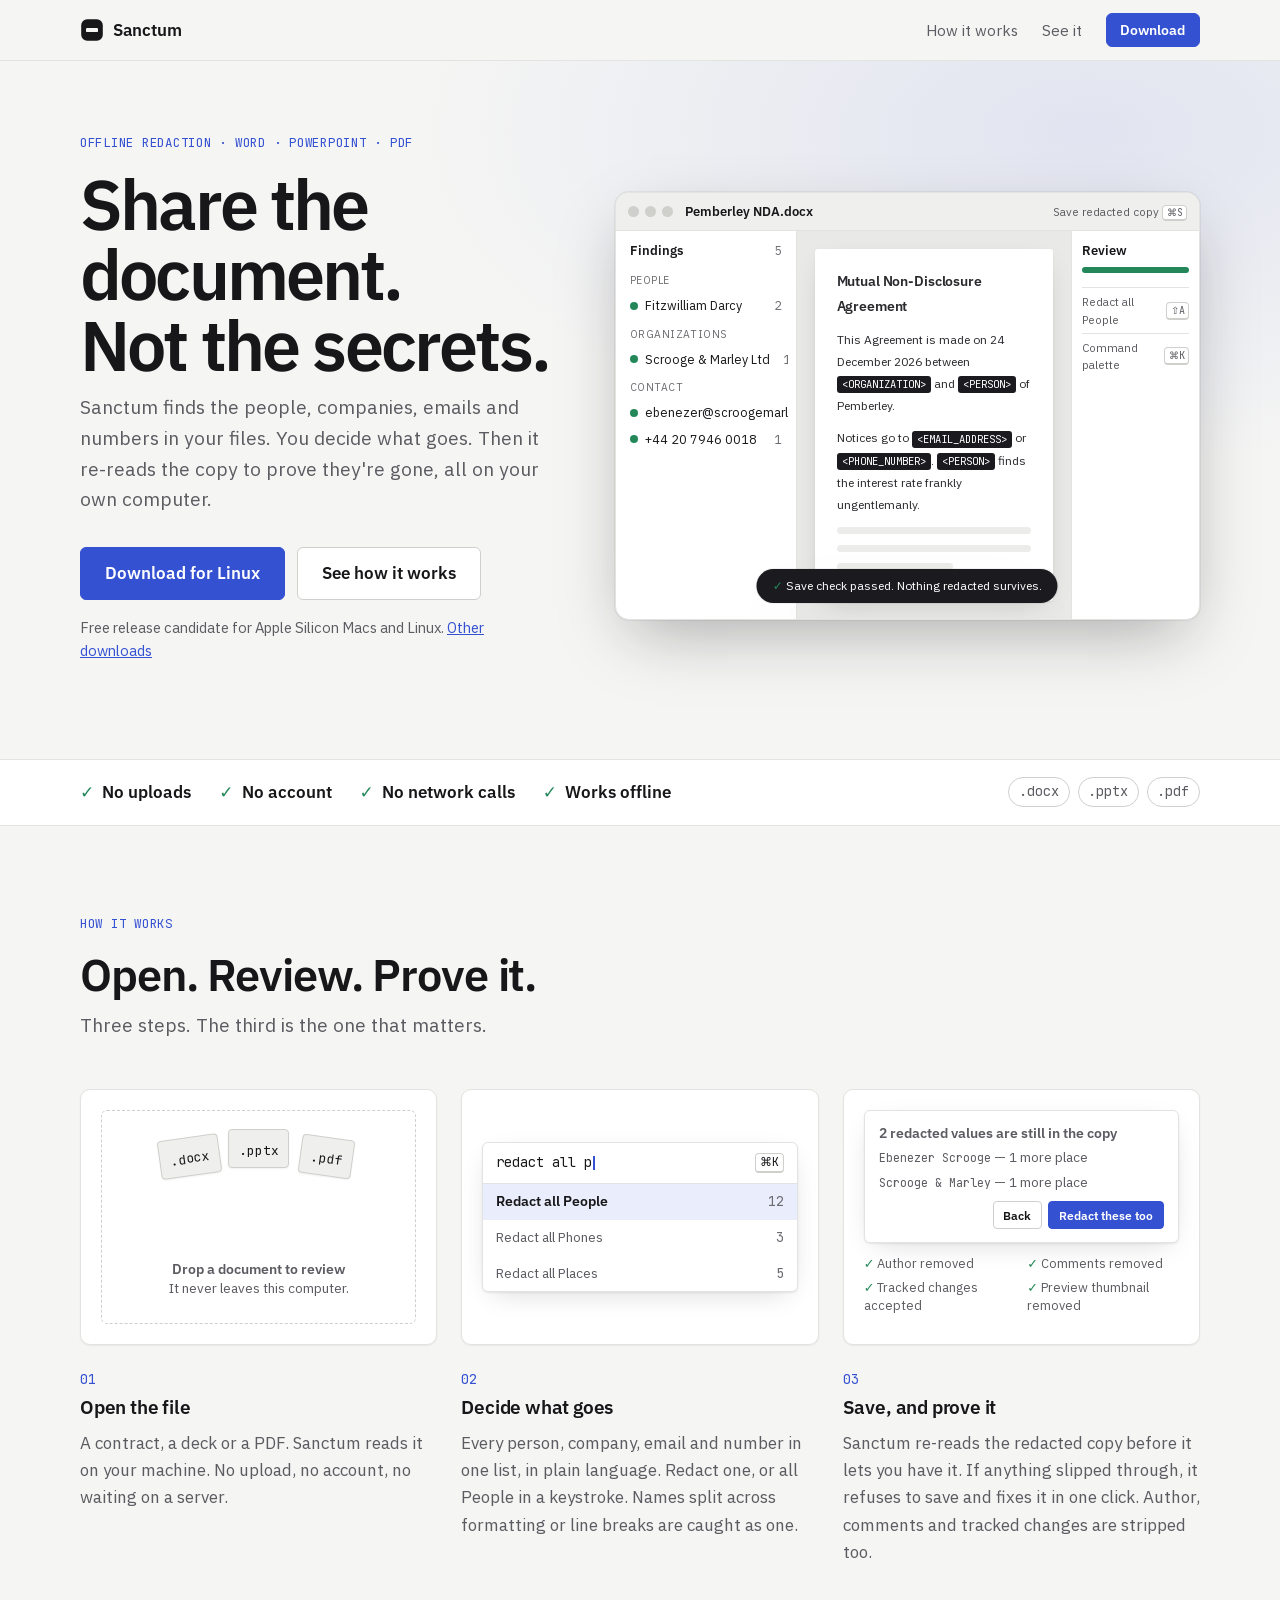
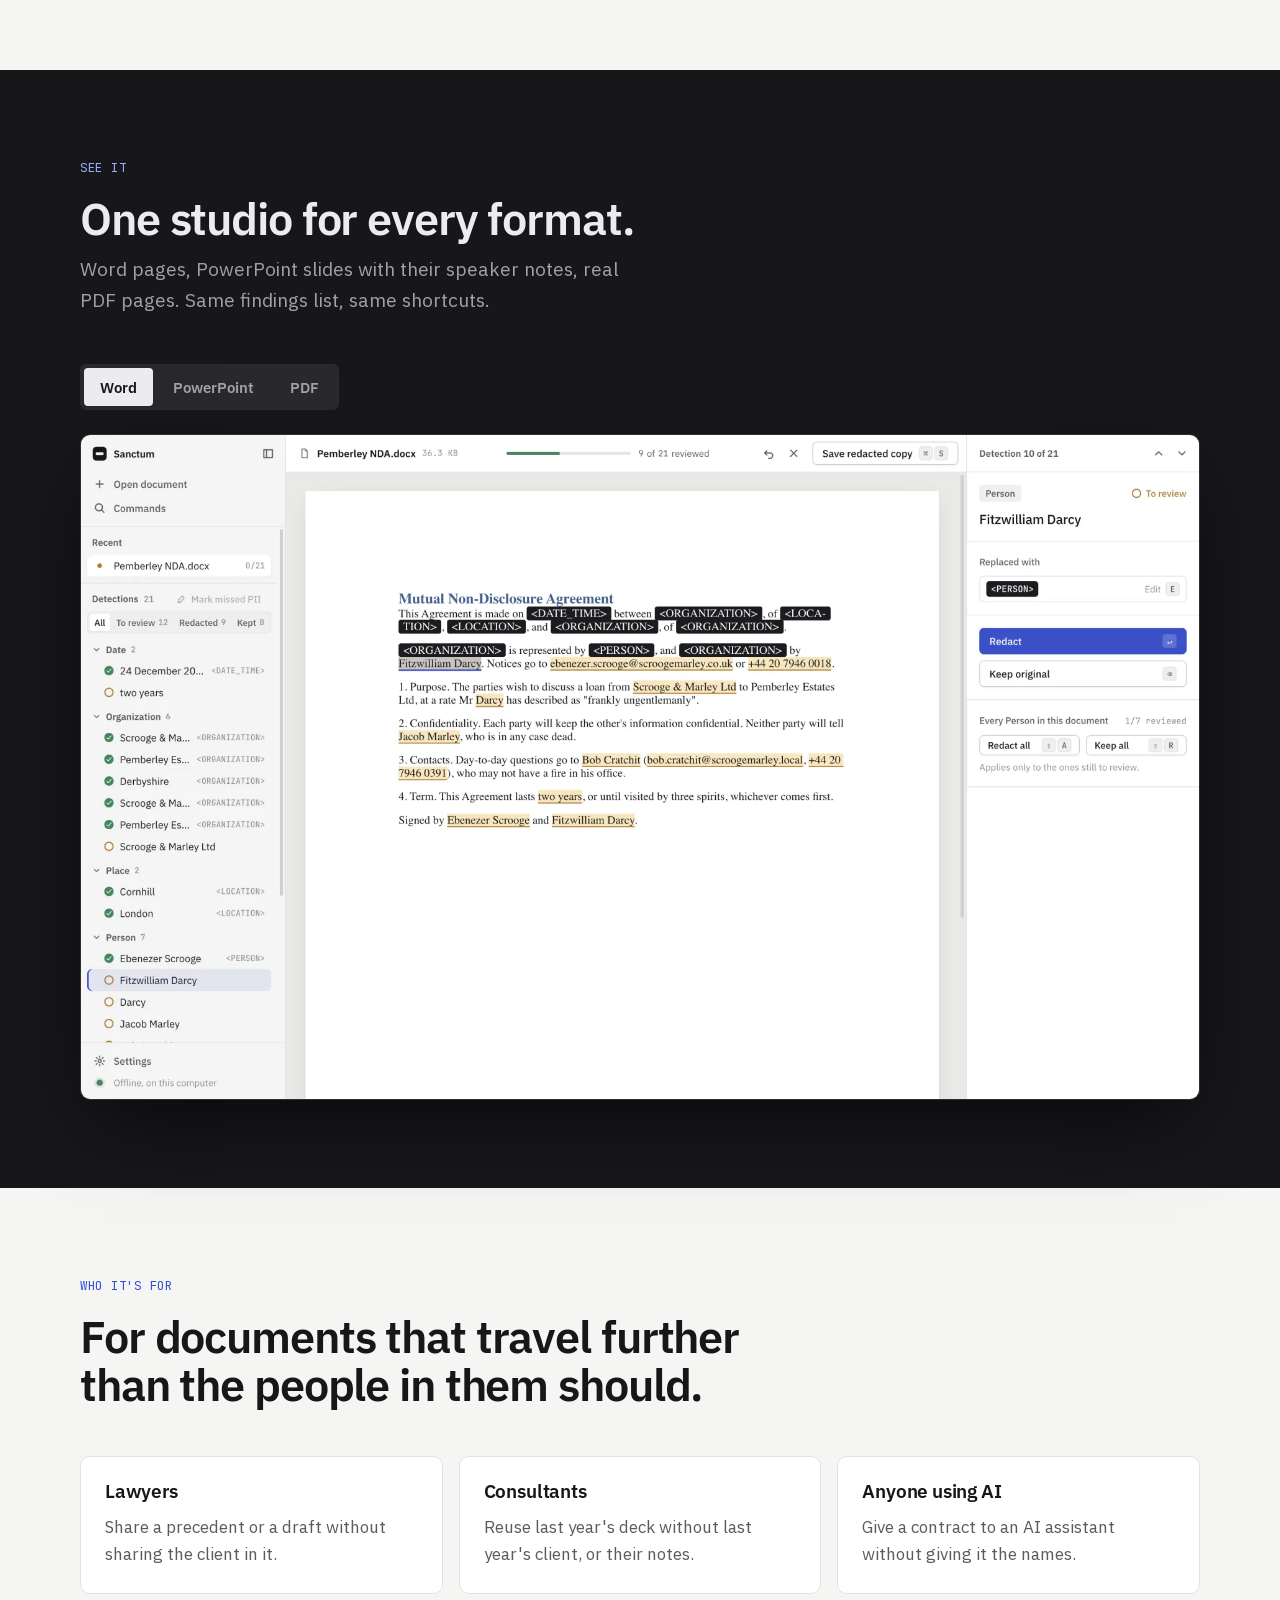
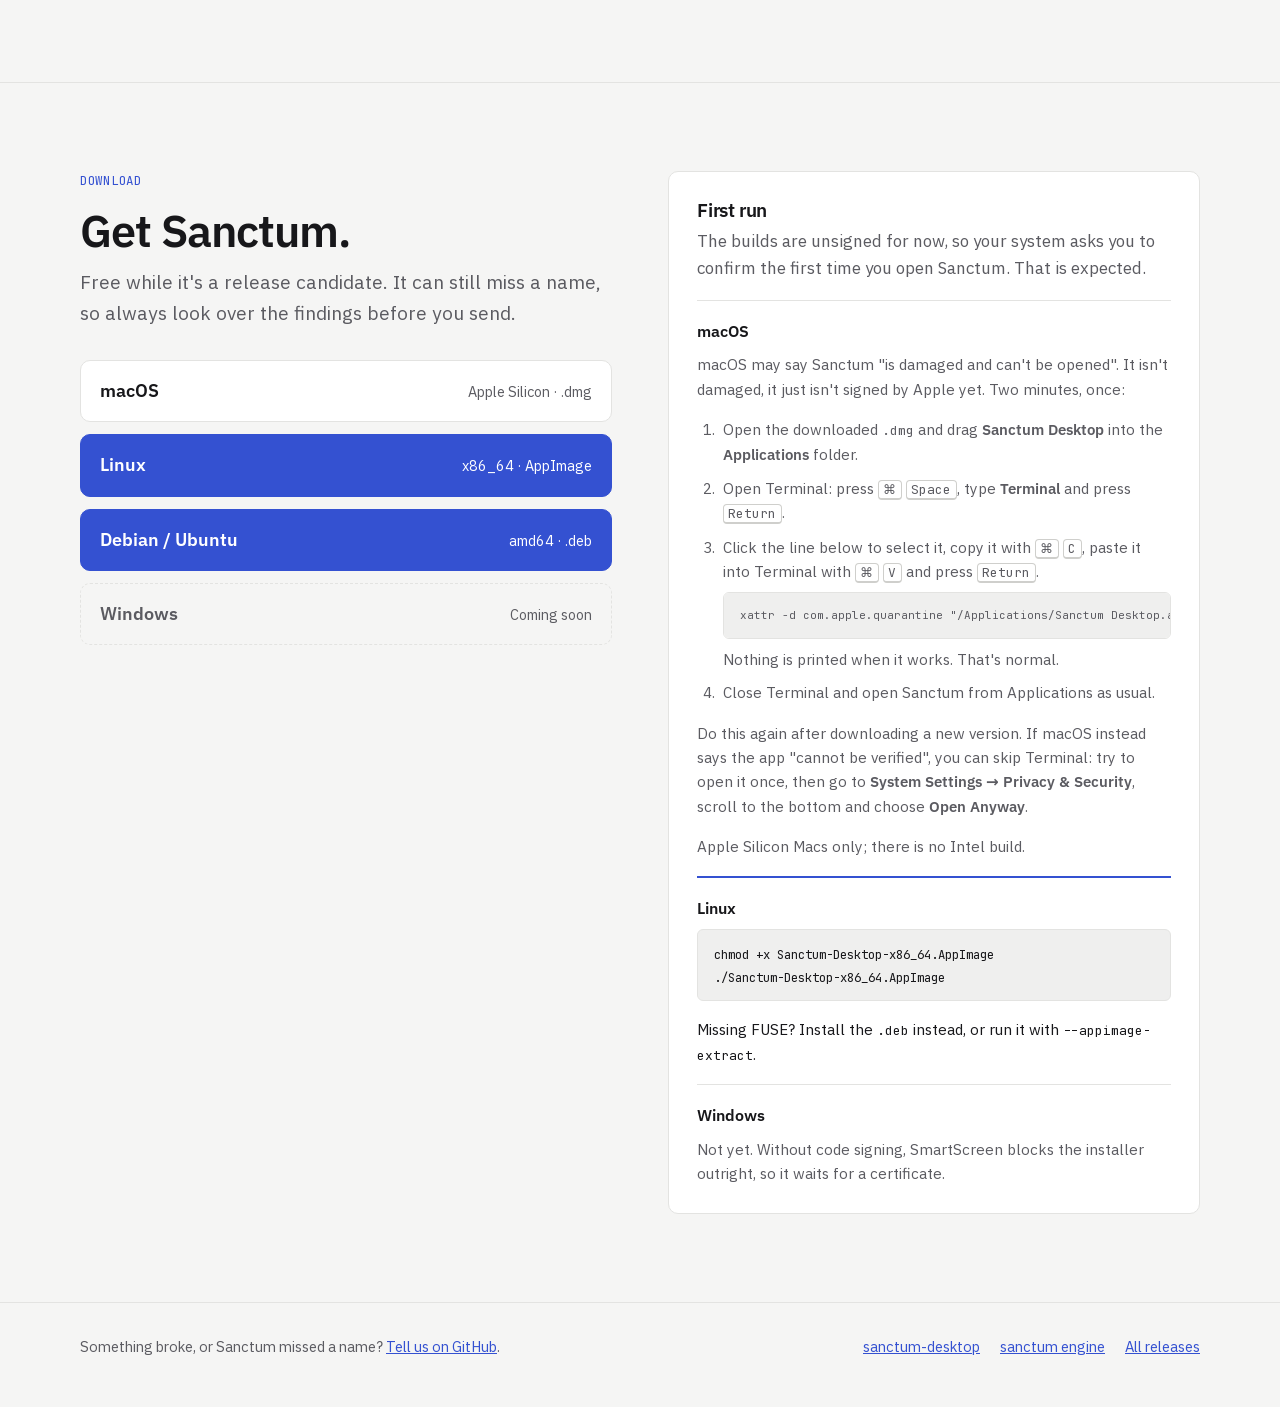
==== commit f346d587: "Walk macOS users through the first run step by step "Open Anyway" only appears when macOS says the a" ====
--- a/site/index.html
+++ b/site/index.html
@@ -375,16 +375,40 @@
             <article class="instructions" data-for="mac">
               <h4>macOS</h4>
               <p>
-                Drag Sanctum to Applications. macOS will say it is damaged or
-                can't be verified. It isn't, it's unsigned. Run:
-              </p>
-              <pre><code>xattr -d com.apple.quarantine "/Applications/Sanctum Desktop.app"</code></pre>
-              <p>
-                No terminal? Open it once, then go to
-                <strong>System Settings → Privacy &amp; Security</strong> and
-                choose <strong>Open Anyway</strong>. Apple Silicon only; there is
-                no Intel build.
-              </p>
+                macOS may say Sanctum "is damaged and can't be opened". It isn't
+                damaged, it just isn't signed by Apple yet. Two minutes, once:
+              </p>
+              <ol class="howto">
+                <li>
+                  Open the downloaded <code>.dmg</code> and drag
+                  <strong>Sanctum Desktop</strong> into the
+                  <strong>Applications</strong> folder.
+                </li>
+                <li>
+                  Open Terminal: press <kbd>⌘</kbd> <kbd>Space</kbd>, type
+                  <strong>Terminal</strong> and press <kbd>Return</kbd>.
+                </li>
+                <li>
+                  Click the line below to select it, copy it with
+                  <kbd>⌘</kbd> <kbd>C</kbd>, paste it into Terminal with
+                  <kbd>⌘</kbd> <kbd>V</kbd> and press <kbd>Return</kbd>.
+                  <!-- No -r: on macOS 15+ the recursive form fails with
+                       "Operation not permitted" inside an installed app. -->
+                  <pre class="select-all"><code>xattr -d com.apple.quarantine "/Applications/Sanctum Desktop.app"</code></pre>
+                  Nothing is printed when it works. That's normal.
+                </li>
+                <li>
+                  Close Terminal and open Sanctum from Applications as usual.
+                </li>
+              </ol>
+              <p>
+                Do this again after downloading a new version. If macOS instead
+                says the app "cannot be verified", you can skip Terminal: try to
+                open it once, then go to
+                <strong>System Settings → Privacy &amp; Security</strong>, scroll
+                to the bottom and choose <strong>Open Anyway</strong>.
+              </p>
+              <p>Apple Silicon Macs only; there is no Intel build.</p>
             </article>
 
             <article class="instructions" data-for="linux">
--- a/site/styles/download.css
+++ b/site/styles/download.css
@@ -156,3 +156,34 @@
 body[data-os='windows'] .instructions[data-for='windows'] p {
   color: var(--text);
 }
+
+/* Step-by-step instructions, written for people who have never opened
+   Terminal. */
+.howto {
+  margin: 0 0 1rem;
+  padding-left: 1.4rem;
+  color: var(--text-2);
+  font-size: 0.95rem;
+}
+
+.howto li {
+  margin-bottom: 0.6rem;
+  padding-left: 0.2rem;
+}
+
+.howto pre {
+  margin: 0.5rem 0;
+}
+
+/* One click selects the whole command, so nobody has to drag-select a long
+   line and miss the closing quote. */
+.select-all,
+.select-all code {
+  user-select: all;
+  -webkit-user-select: all;
+  cursor: text;
+}
+
+body[data-os='mac'] .instructions[data-for='mac'] .howto {
+  color: var(--text);
+}
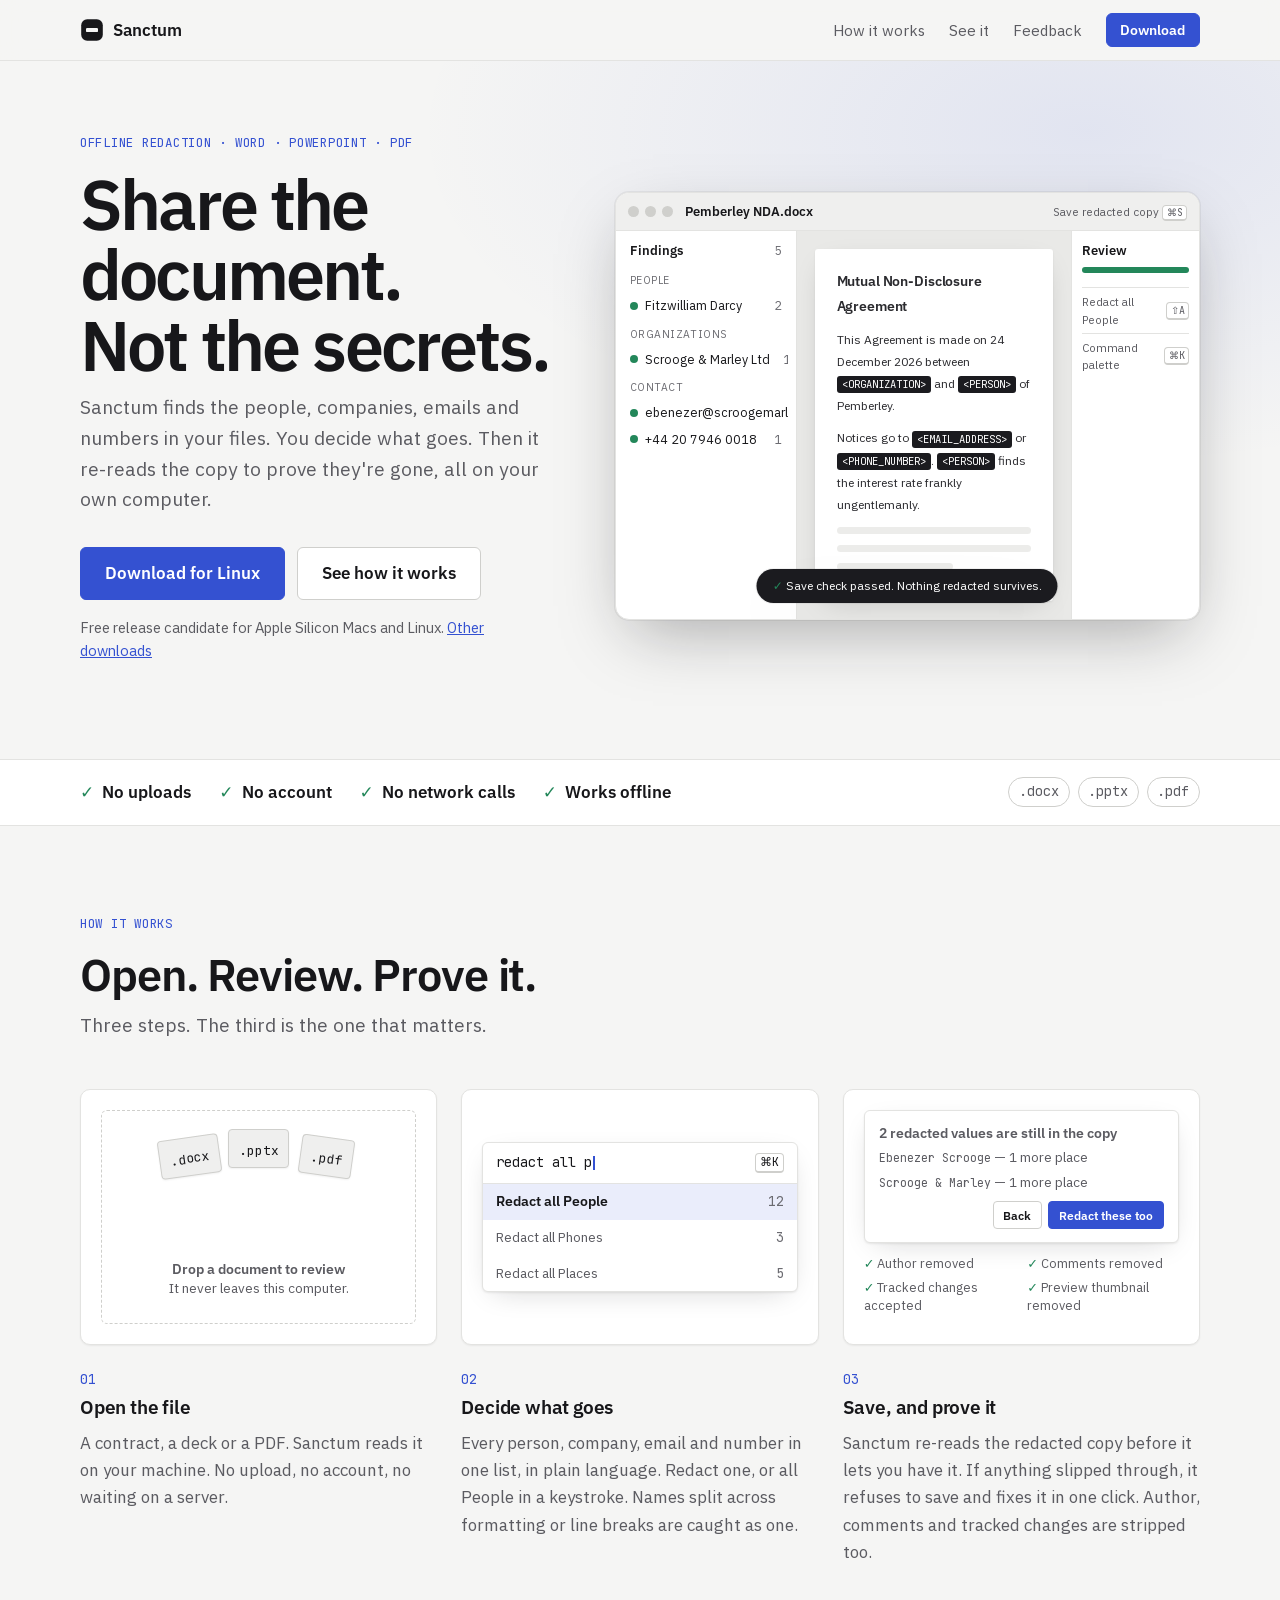
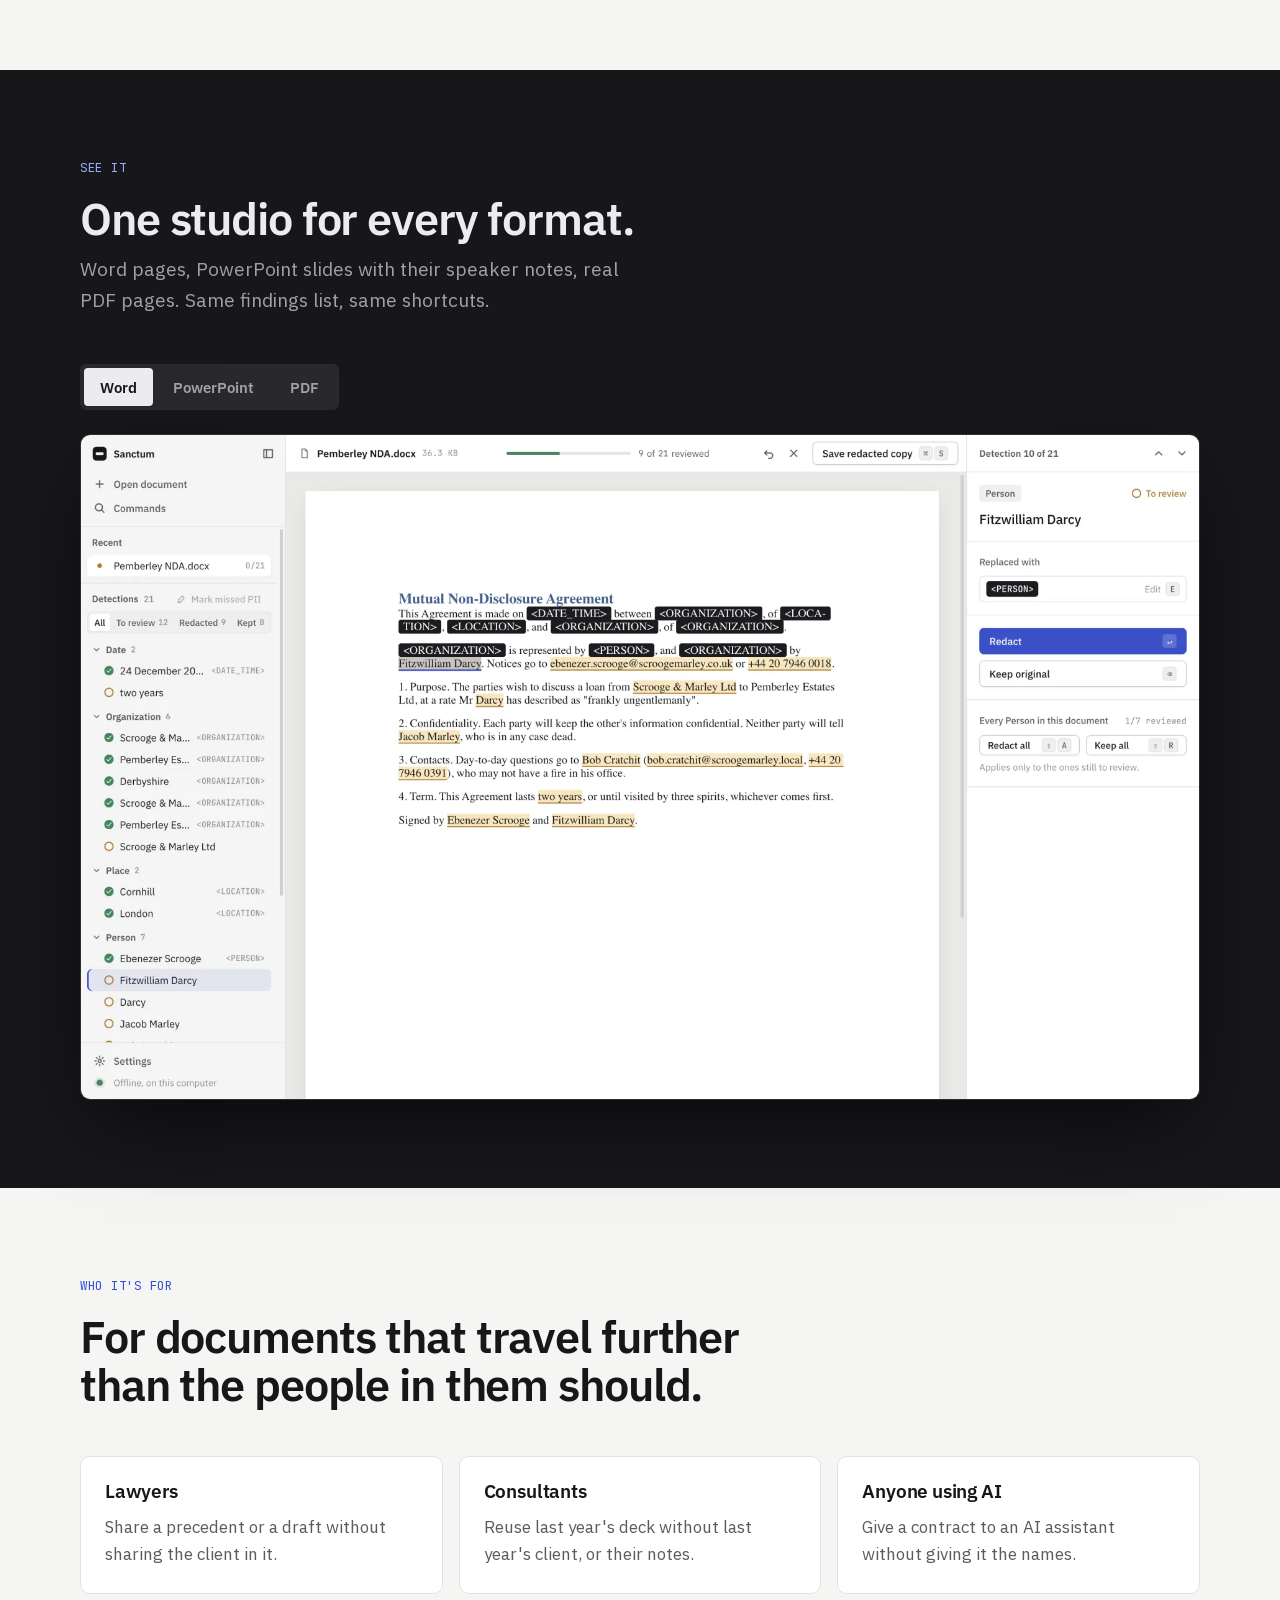
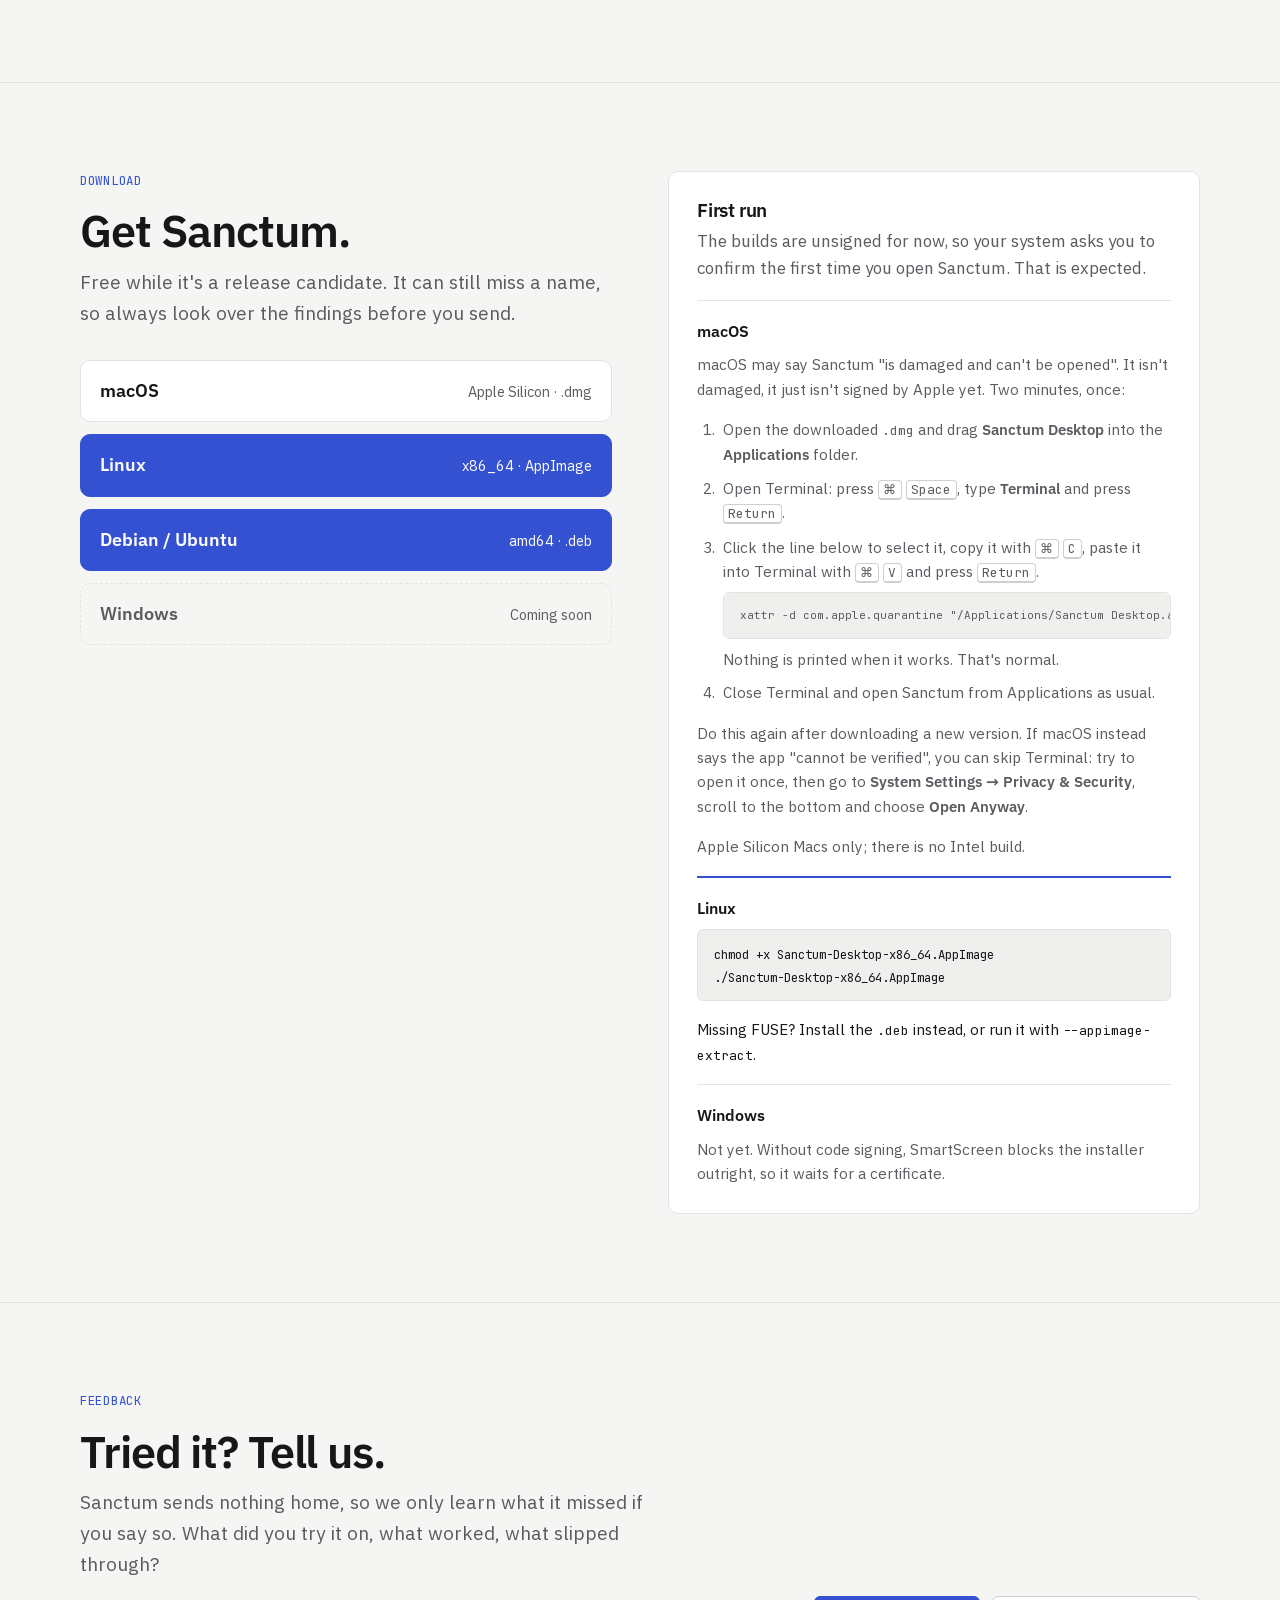
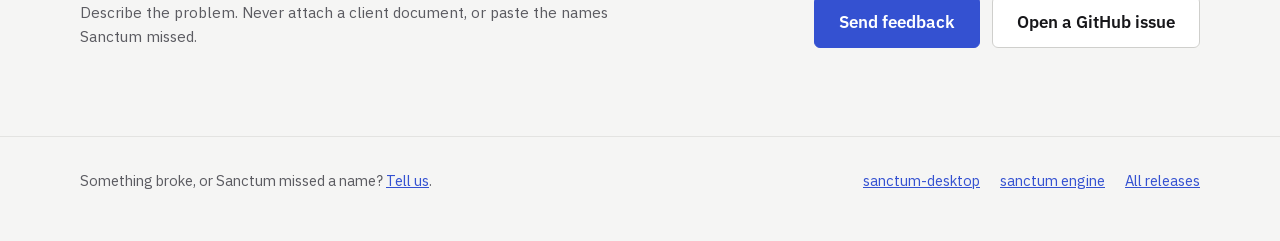
==== commit 72356cda: "Add a feedback section pointing at feedback@sanctum.me.uk The page's only feedback route was a GitHu" ====
--- a/site/index.html
+++ b/site/index.html
@@ -50,6 +50,7 @@
         <nav aria-label="Sections">
           <a href="#how">How it works</a>
           <a href="#see">See it</a>
+          <a href="#feedback">Feedback</a>
           <a class="btn btn-primary btn-sm" href="#download">Download</a>
         </nav>
       </div>
@@ -431,13 +432,38 @@
           </div>
         </div>
       </section>
+
+      <!-- ================= Feedback ================= -->
+      <!-- Email first: the people this is for rarely have a GitHub account,
+           and the app collects nothing, so this is the only way we hear
+           what it missed. -->
+      <section id="feedback" class="feedback">
+        <div class="wrap feedback-inner">
+          <div>
+            <p class="eyebrow">Feedback</p>
+            <h2>Tried it? Tell us.</h2>
+            <p class="lede">
+              Sanctum sends nothing home, so we only learn what it missed if you
+              say so. What did you try it on, what worked, what slipped through?
+            </p>
+            <p class="feedback-warning">
+              Describe the problem. Never attach a client document, or paste
+              the names Sanctum missed.
+            </p>
+          </div>
+          <div class="feedback-actions">
+            <a class="btn btn-primary btn-lg" href="mailto:feedback@sanctum.me.uk?subject=Sanctum%20feedback&amp;body=What%20did%20you%20try%20Sanctum%20on%3F%20%28The%20kind%20of%20document%2C%20not%20the%20document%20itself.%29%0A%0AWhat%20worked%3F%0A%0AWhat%20did%20it%20miss%2C%20or%20get%20wrong%3F%0A%0AYour%20computer%20%28macOS%20or%20Linux%29%20and%20the%20Sanctum%20version%3A%0A">Send feedback</a>
+            <a class="btn btn-lg" href="https://github.com/FilippoTonci/sanctum-desktop/issues">Open a GitHub issue</a>
+          </div>
+        </div>
+      </section>
     </main>
 
     <footer class="footer">
       <div class="wrap footer-inner">
         <p>
           Something broke, or Sanctum missed a name?
-          <a href="https://github.com/FilippoTonci/sanctum-desktop/issues">Tell us on GitHub</a>.
+          <a href="#feedback">Tell us</a>.
         </p>
         <nav aria-label="Project">
           <a href="https://github.com/FilippoTonci/sanctum-desktop">sanctum-desktop</a>
--- a/site/styles/content.css
+++ b/site/styles/content.css
@@ -1,6 +1,6 @@
 /* Everything between the hero and the download: the trust strip, the three
-   steps and their vignettes, the screenshot tabs, the audience cards, and the
-   footer. */
+   steps and their vignettes, the screenshot tabs, the audience cards, the
+   feedback block, and the footer. */
 
 /* ---- Trust strip ---- */
 
@@ -419,6 +419,33 @@
   color: var(--text-2);
 }
 
+/* ---- Feedback ---- */
+
+.feedback {
+  border-top: 1px solid var(--border);
+}
+
+.feedback-inner {
+  display: flex;
+  flex-wrap: wrap;
+  align-items: flex-end;
+  justify-content: space-between;
+  gap: 2rem;
+}
+
+.feedback-warning {
+  margin: 1.25rem 0 0;
+  max-width: 36rem;
+  color: var(--text-2);
+  font-size: 0.95rem;
+}
+
+.feedback-actions {
+  display: flex;
+  flex-wrap: wrap;
+  gap: 0.75rem;
+}
+
 /* ---- Footer ---- */
 
 .footer {
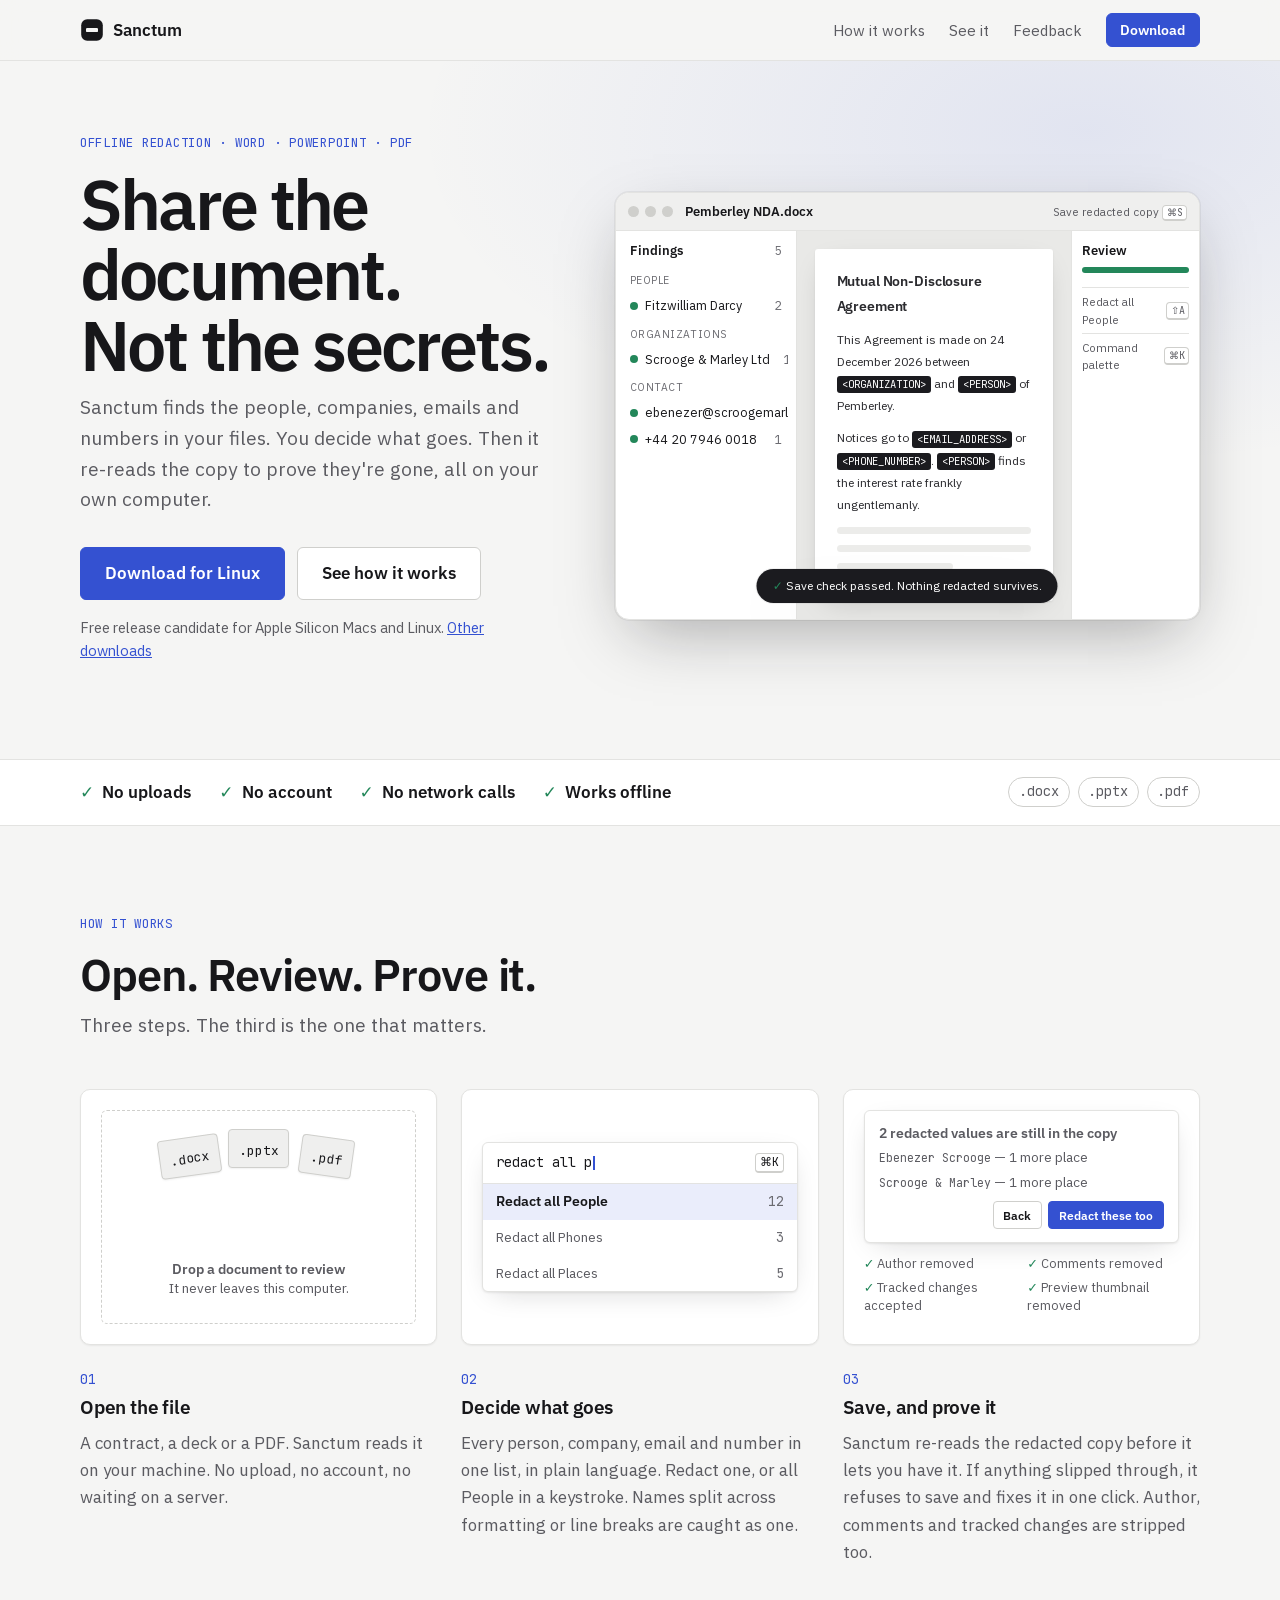
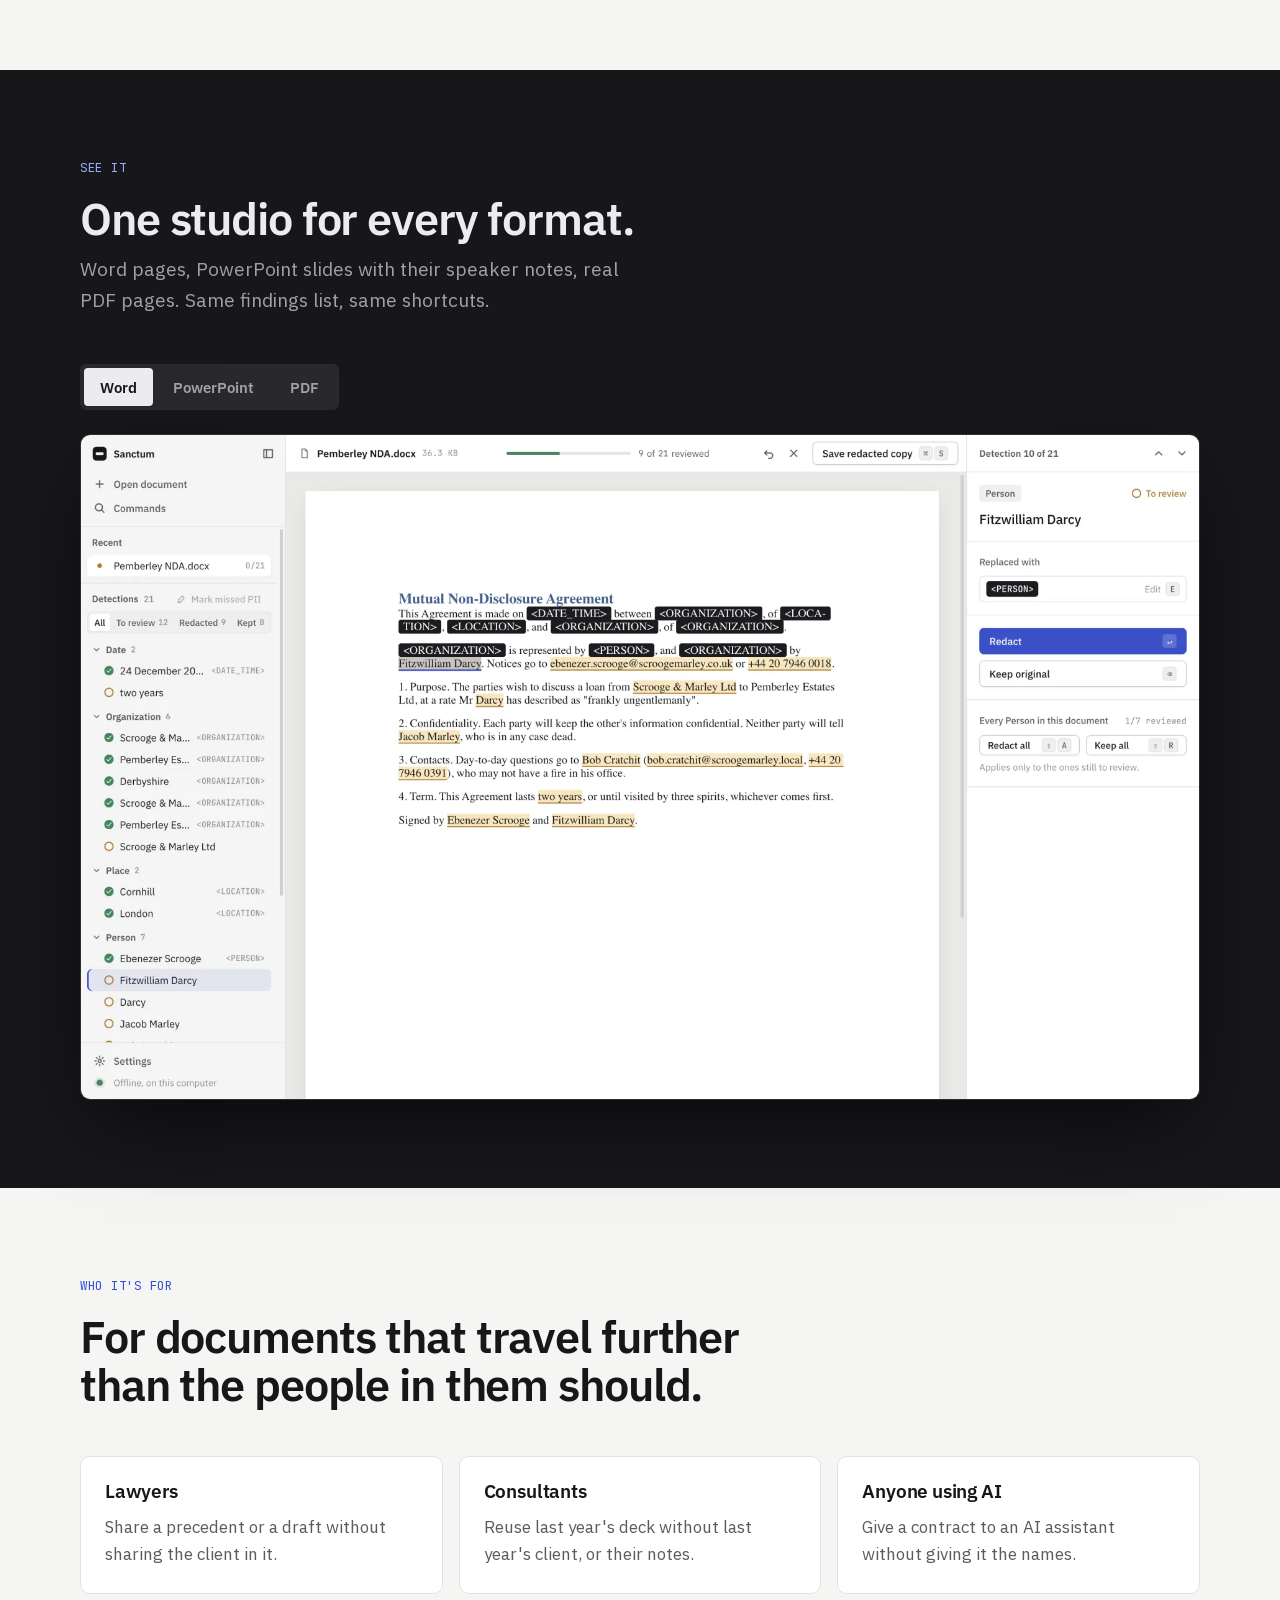
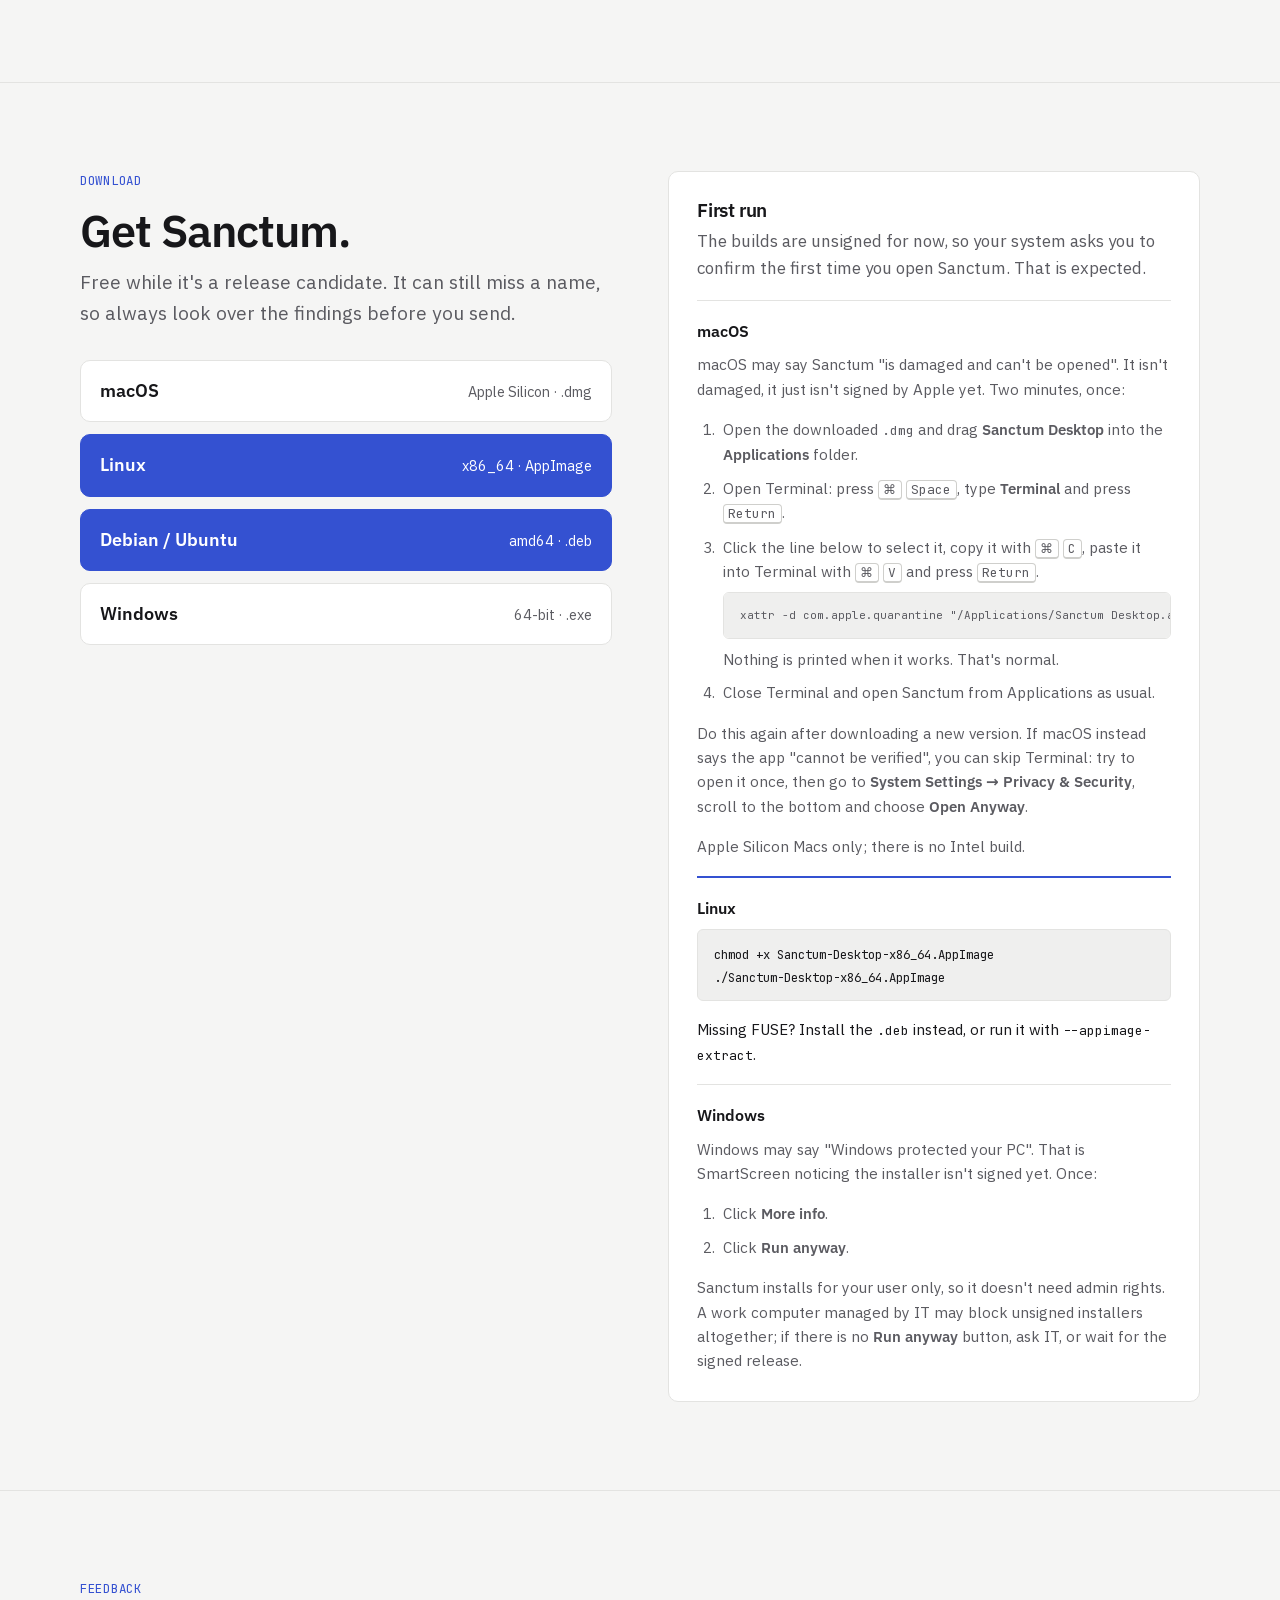
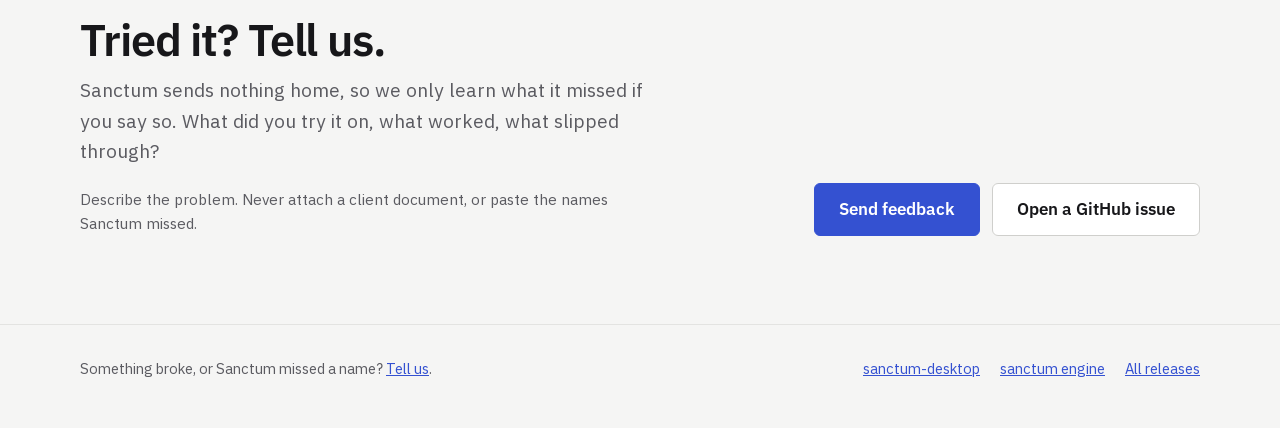
==== commit 079152e0: "Offer the unsigned Windows installer with SmartScreen steps Links /releases/latest/download/Sanctum-" ====
--- a/site/index.html
+++ b/site/index.html
@@ -355,11 +355,15 @@
                   <span class="dl-meta">amd64 · .deb</span>
                 </a>
               </li>
-              <li class="dl-item dl-unavailable" data-for="windows">
-                <span class="dl">
+              <li class="dl-item" data-for="windows">
+                <a
+                  class="dl"
+                  data-platform="windows"
+                  href="https://github.com/FilippoTonci/sanctum-desktop/releases/latest/download/Sanctum-Desktop-Setup-x64.exe"
+                >
                   <span class="dl-os">Windows</span>
-                  <span class="dl-meta">Coming soon</span>
-                </span>
+                  <span class="dl-meta">64-bit · .exe</span>
+                </a>
               </li>
             </ul>
 
@@ -425,8 +429,18 @@
             <article class="instructions" data-for="windows">
               <h4>Windows</h4>
               <p>
-                Not yet. Without code signing, SmartScreen blocks the installer
-                outright, so it waits for a certificate.
+                Windows may say "Windows protected your PC". That is SmartScreen
+                noticing the installer isn't signed yet. Once:
+              </p>
+              <ol class="howto">
+                <li>Click <strong>More info</strong>.</li>
+                <li>Click <strong>Run anyway</strong>.</li>
+              </ol>
+              <p>
+                Sanctum installs for your user only, so it doesn't need admin
+                rights. A work computer managed by IT may block unsigned
+                installers altogether; if there is no <strong>Run anyway</strong>
+                button, ask IT, or wait for the signed release.
               </p>
             </article>
           </div>
--- a/site/styles/download.css
+++ b/site/styles/download.css
@@ -59,16 +59,6 @@
   /* --text-2, not --text-3: this is the only text telling an Intel Mac owner
      the build is Apple Silicon only. */
   color: var(--text-2);
-}
-
-.dl-unavailable .dl {
-  /* Not opacity: it composited this text below AA, and it is the only thing
-     telling a Windows visitor why there is no button. Colour and a dashed
-     border make it recede instead. */
-  color: var(--text-2);
-  background: transparent;
-  border-style: dashed;
-  cursor: not-allowed;
 }
 
 .version {
